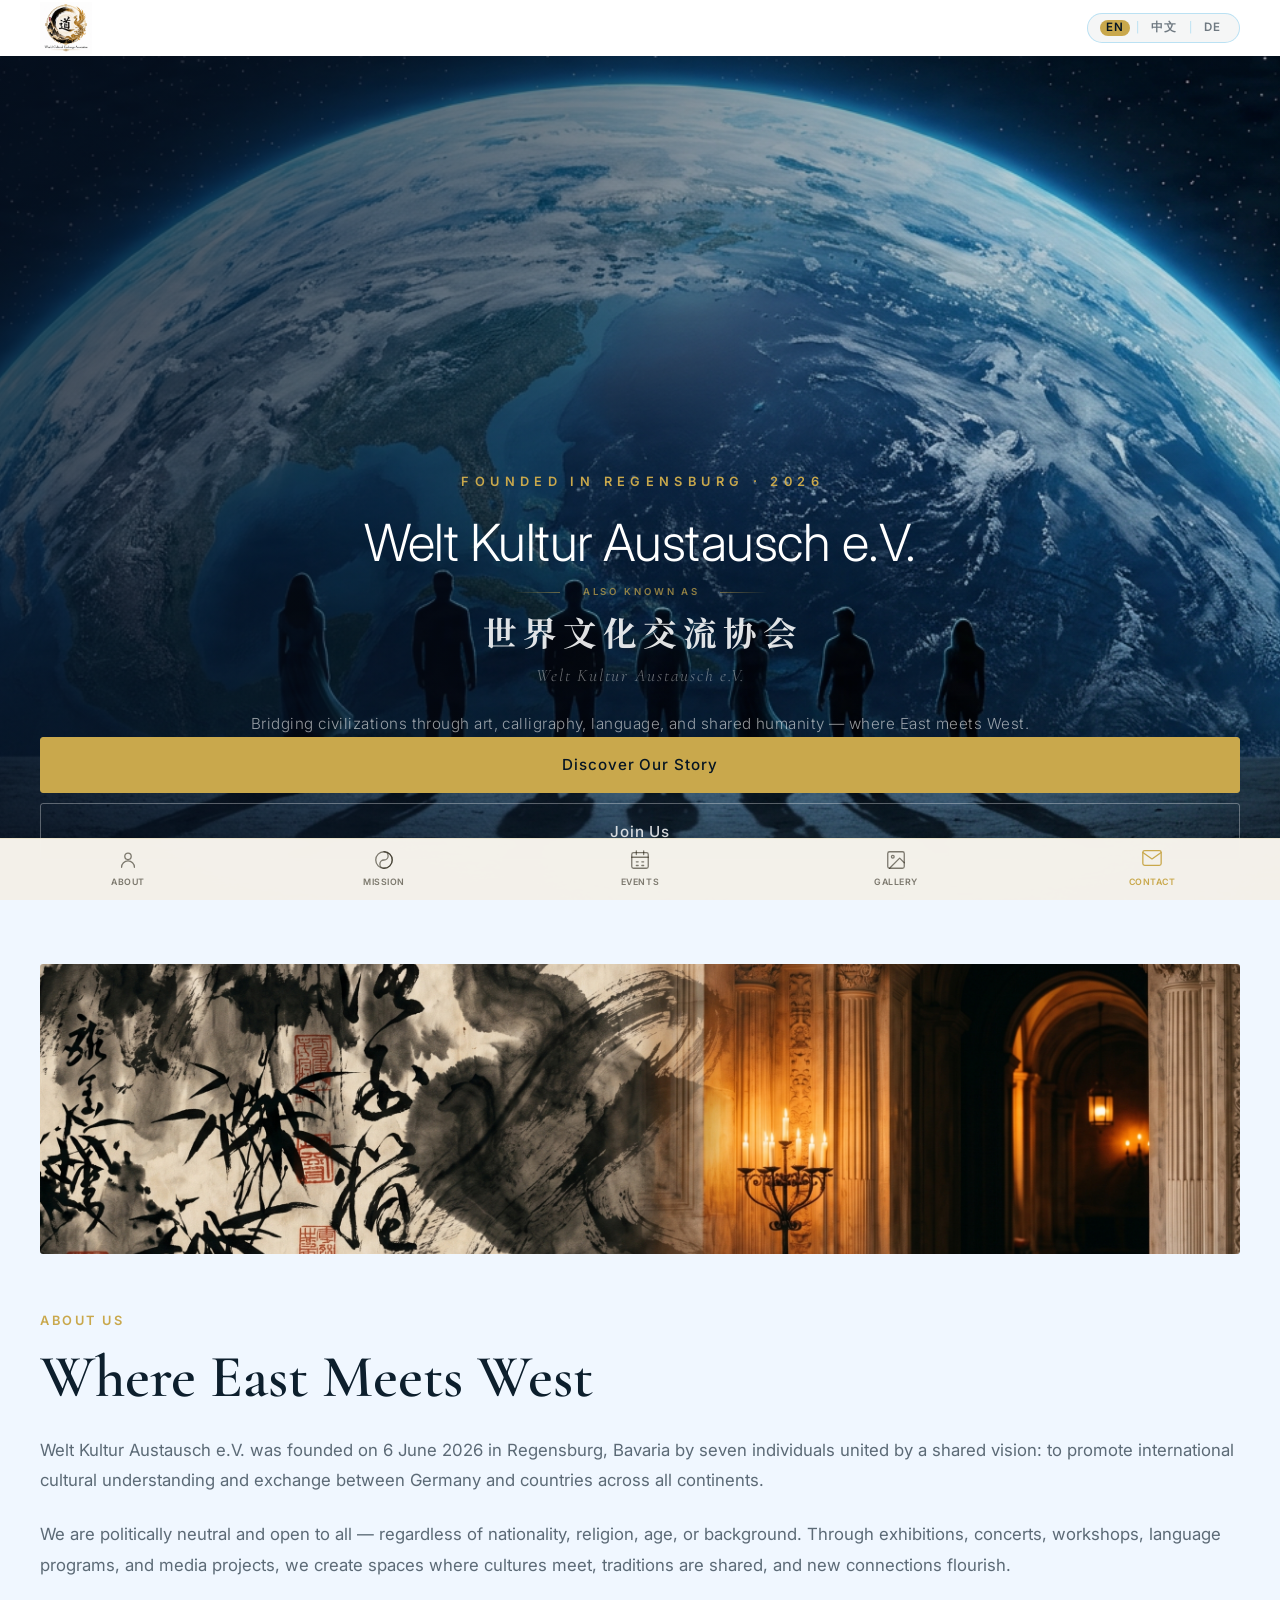
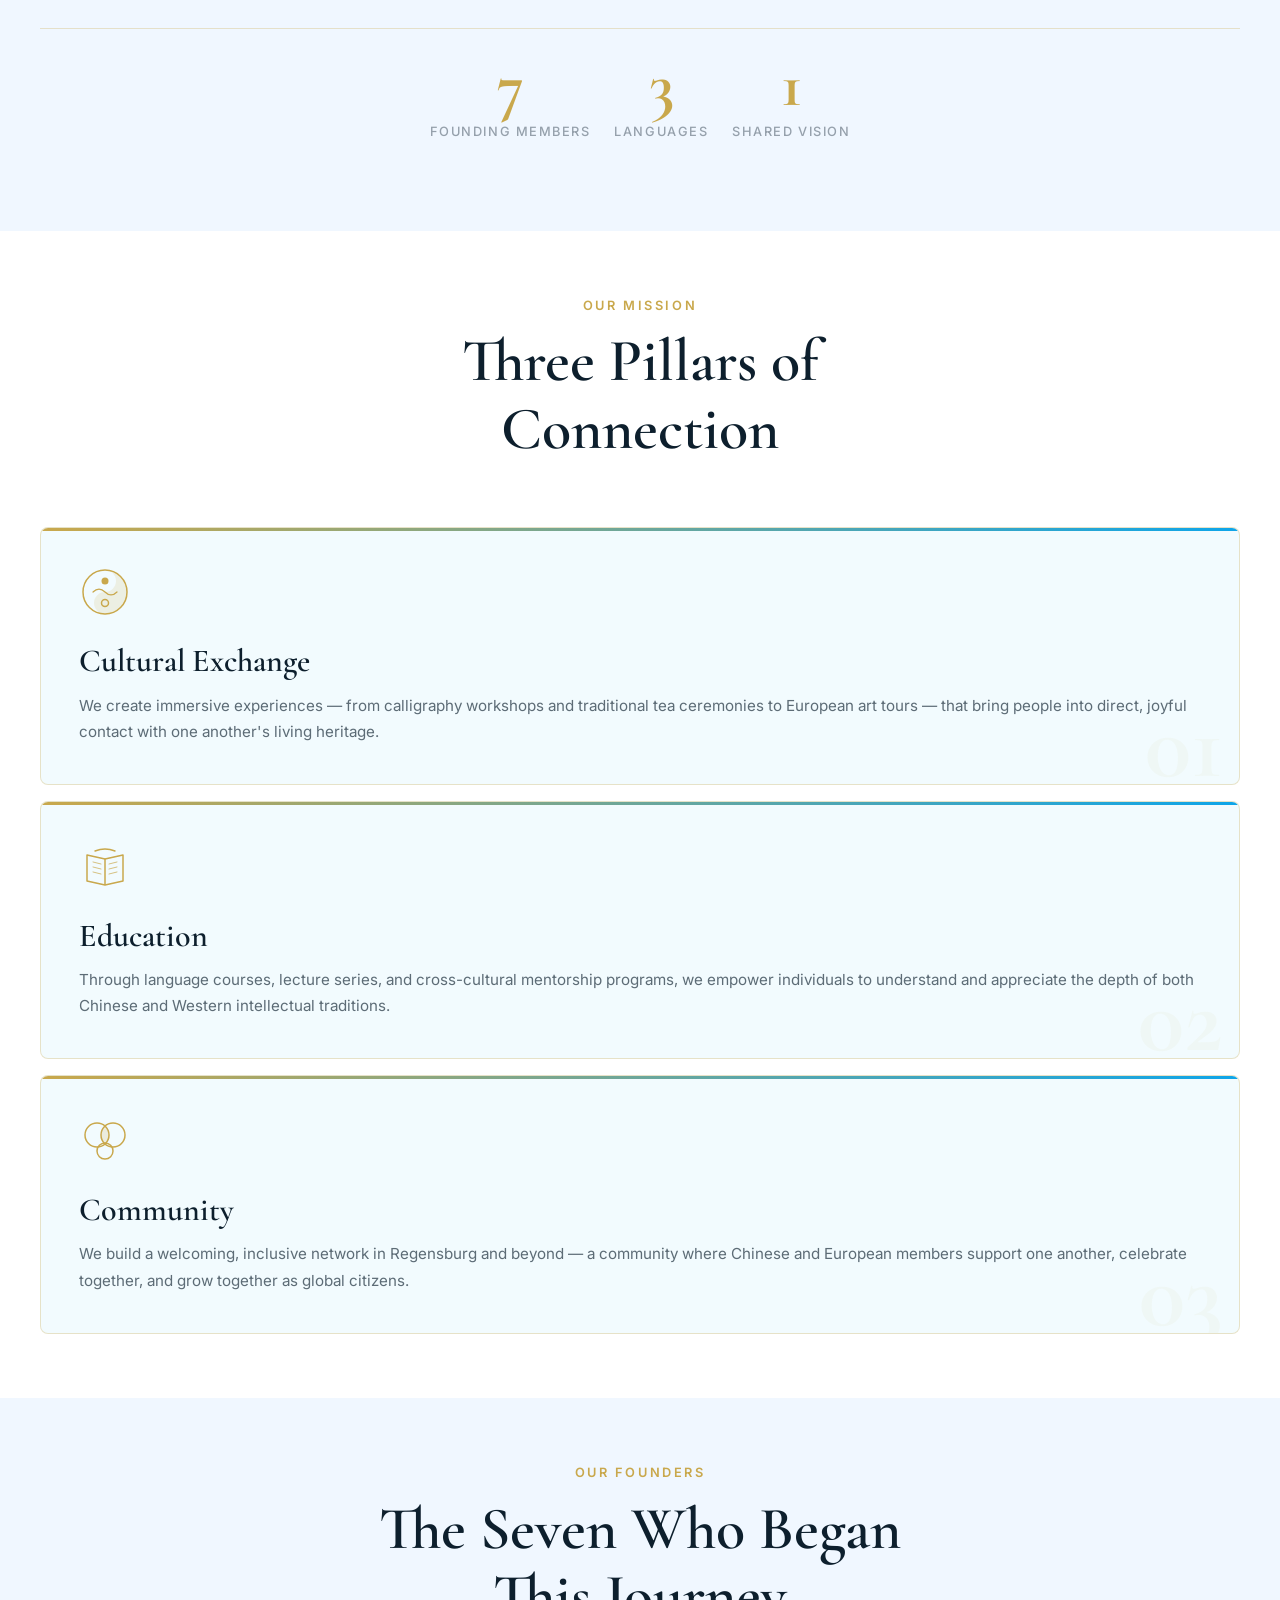
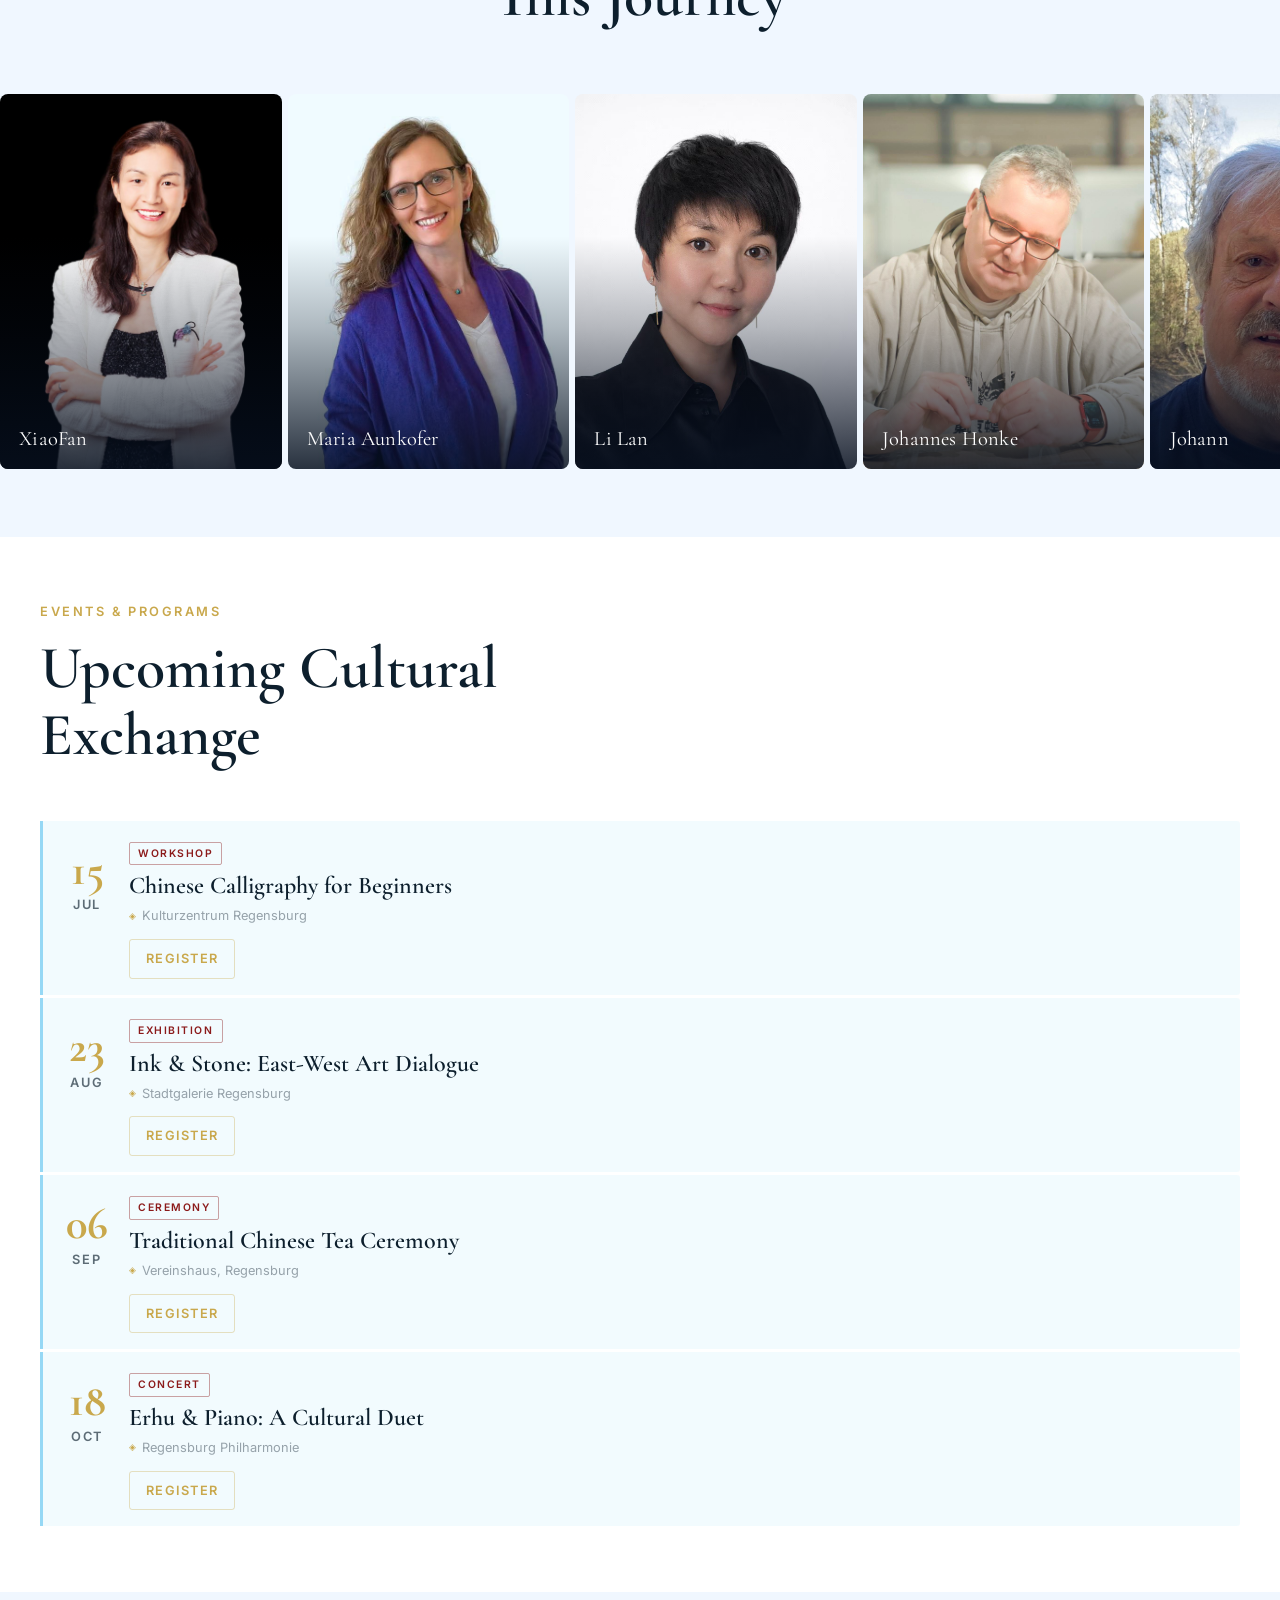
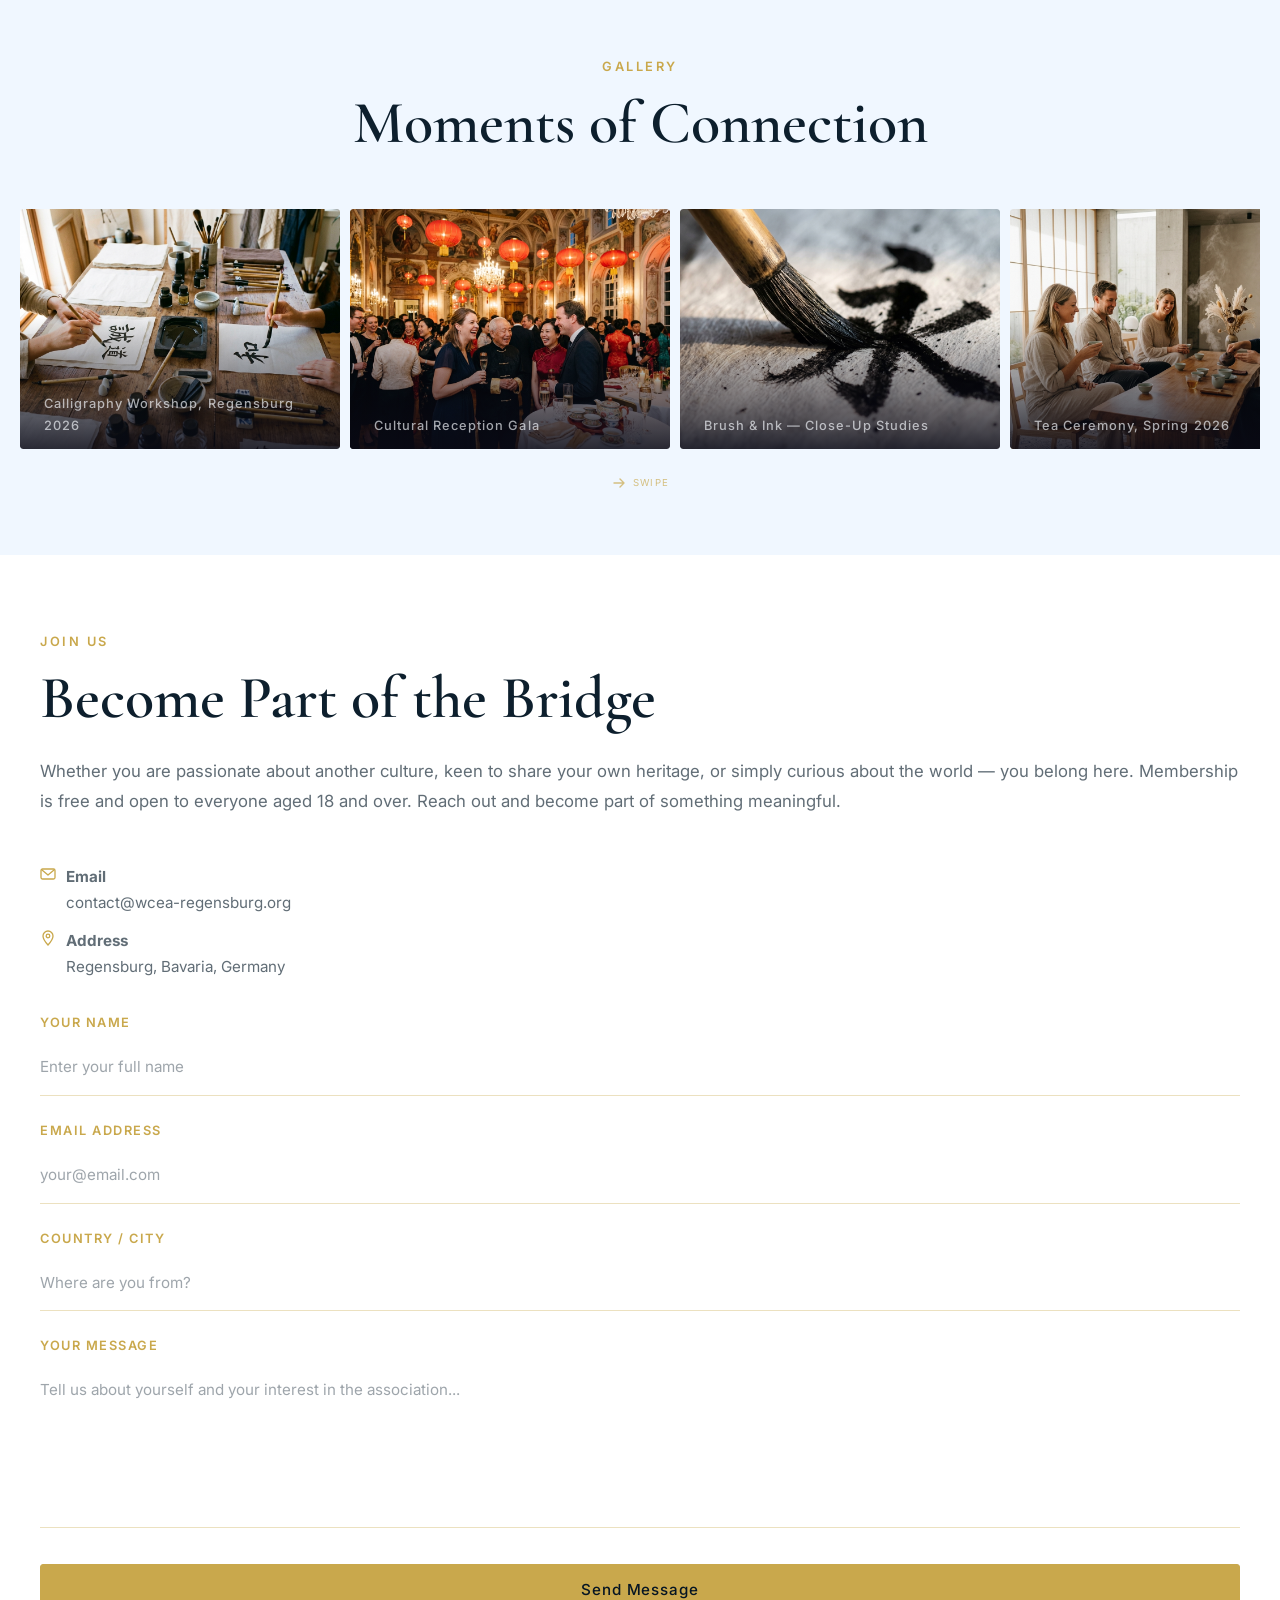
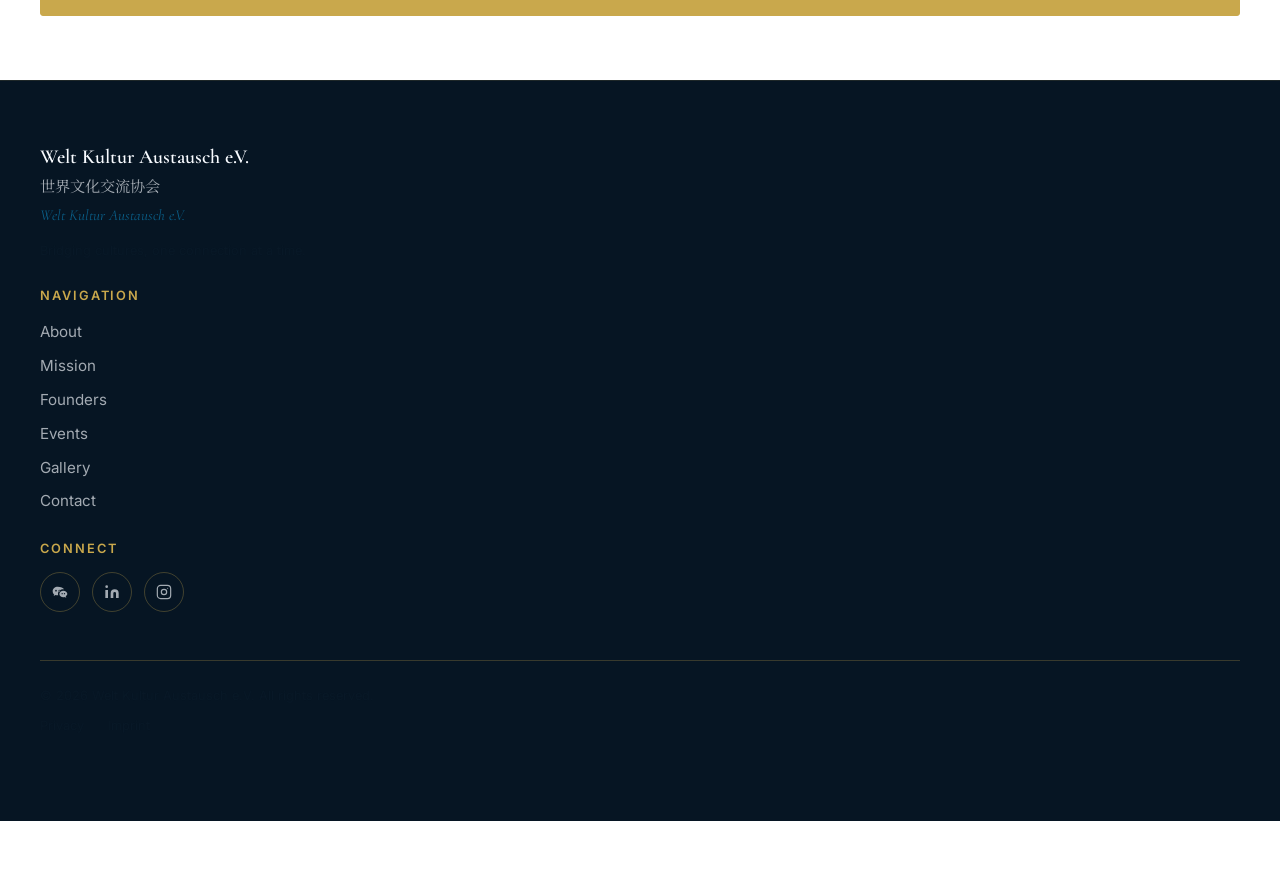
==== mobile.html @ 32c3a95c "Initial site: Welt Kultur Austausch e.V. — desktop + mobile Complete static website for WKA e.V. wit" ====
<!DOCTYPE html>
<html lang="en" data-lang="en">
<head>
  <meta charset="UTF-8">
  <meta name="viewport" content="width=device-width, initial-scale=1.0, viewport-fit=cover">
  <meta name="theme-color" content="#1a1a2e">

  <title>Welt Kultur Austausch e.V. — 世界文化交流协会</title>
  <meta name="description" content="Welt Kultur Austausch e.V. — Promoting international cultural understanding between Germany and countries across all continents. Founded 6 June 2026 in Regensburg, Bavaria.">

  <!-- Open Graph -->
  <meta property="og:type"        content="website">
  <meta property="og:title"       content="Welt Kultur Austausch e.V.">
  <meta property="og:description" content="Bridging civilizations through art, calligraphy, language, and shared humanity.">
  <meta property="og:image"       content="assets/images/hero-bg.jpg">

  <!-- Favicon -->
  <link rel="icon" type="image/svg+xml" href="assets/images/favicon.svg">

  <!-- CSS — shared -->
  <link rel="stylesheet" href="assets/css/main.css">
  <link rel="stylesheet" href="assets/css/nav.css">
  <link rel="stylesheet" href="assets/css/hero.css">
  <link rel="stylesheet" href="assets/css/sections.css">
  <link rel="stylesheet" href="assets/css/animations.css">
  <!-- CSS — mobile-specific overrides (last so they win) -->
  <link rel="stylesheet" href="assets/css/mobile.css">
</head>

<body>

<!-- ══════════════════════════════════════════
     NAVIGATION
     ══════════════════════════════════════════ -->
<nav id="main-nav" class="nav" role="navigation" aria-label="Main navigation">
  <div class="nav__inner">

    <a href="#hero" class="nav__logo" aria-label="World Cultural Exchange Association — Home">
      <img src="assets/images/logo.jpg" class="nav__logo-img" alt="World Cultural Exchange Association">
    </a>

    <ul class="nav__links" role="list" id="nav-links">
      <li><a href="#about"    data-i18n="nav.about">About</a></li>
      <li><a href="#mission"  data-i18n="nav.mission">Mission</a></li>
      <li><a href="#founders" data-i18n="nav.founders">Founders</a></li>
      <li><a href="#events"   data-i18n="nav.events">Events</a></li>
      <li><a href="#gallery"  data-i18n="nav.gallery">Gallery</a></li>
      <li><a href="#contact"  data-i18n="nav.contact">Contact</a></li>
    </ul>

    <div class="nav__lang" role="group" aria-label="Language switcher">
      <button class="lang-btn active" data-lang="en" aria-pressed="true">EN</button>
      <span class="lang-sep" aria-hidden="true">|</span>
      <button class="lang-btn" data-lang="zh" aria-pressed="false">中文</button>
      <span class="lang-sep" aria-hidden="true">|</span>
      <button class="lang-btn" data-lang="de" aria-pressed="false">DE</button>
    </div>

    <button class="nav__hamburger"
            aria-label="Toggle navigation menu"
            aria-expanded="false"
            aria-controls="nav-links">
      <span></span>
      <span></span>
      <span></span>
    </button>

  </div>
</nav>


<!-- ══════════════════════════════════════════
     HERO
     ══════════════════════════════════════════ -->
<section id="hero" class="hero" role="banner">

  <div class="hero__bg" aria-hidden="true">
    <img src="assets/images/hero-bg.jpg"
         alt=""
         class="hero__bg-img"
         fetchpriority="high"
         loading="eager">
    <div class="hero__bg-overlay"></div>
  </div>

  <div class="hero__brush-deco" aria-hidden="true">
    <svg viewBox="0 0 200 300" width="200" fill="none" xmlns="http://www.w3.org/2000/svg">
      <text x="20" y="260"
            font-family="Noto Serif SC, serif"
            font-size="280"
            fill="#c9a84c"
            opacity="0.07">文</text>
    </svg>
  </div>

  <div class="hero__content">
    <p class="hero__eyebrow" data-i18n="hero.eyebrow">Founded in Regensburg · 2025</p>

    <div class="hero__title" role="heading" aria-level="1">
      <span class="hero__title-en" data-i18n="hero.title.en">World Cultural Exchange Association</span>
      <div class="hero__title-divider" aria-hidden="true">
        <span data-i18n="hero.title.divider">also known as</span>
      </div>
      <span class="hero__title-zh" data-i18n="hero.title.zh">世界文化交流协会</span>
      <span class="hero__title-de" data-i18n="hero.title.de">Weltkulturaustauscherverband</span>
    </div>

    <p class="hero__tagline" data-i18n="hero.tagline">
      Bridging civilizations through art, calligraphy, language, and shared humanity — where East meets West.
    </p>

    <div class="hero__ctas">
      <a href="#about"   class="btn btn--primary"  data-i18n="hero.cta.primary">Discover Our Story</a>
      <a href="#contact" class="btn btn--ghost"    data-i18n="hero.cta.secondary">Join Us</a>
    </div>
  </div>

  <div class="hero__scroll-hint" aria-hidden="true">
    <span class="hero__scroll-line"></span>
  </div>

</section>


<!-- ══════════════════════════════════════════
     ABOUT
     ══════════════════════════════════════════ -->
<section id="about" class="section about">
  <div class="container about__grid">

    <div class="about__image-col" data-reveal>
      <div class="about__image-frame">
        <img src="assets/images/about-bridge.jpg"
             alt="Abstract composition representing the bridge between Eastern and Western cultures"
             class="about__image"
             loading="lazy">
      </div>
    </div>

    <div class="about__text-col" data-reveal data-reveal-stagger="150">
      <span class="section-label" data-i18n="about.label">About Us</span>
      <h2 class="section-title" data-i18n="about.title">Where East Meets West</h2>

      <p class="about__body" data-i18n="about.body1">
        The World Cultural Exchange Association was founded in 2025 in Regensburg, Germany by seven passionate individuals united by a single vision: to build genuine, lasting bridges between Chinese and Western cultures.
      </p>
      <p class="about__body" data-i18n="about.body2">
        Through workshops, exhibitions, language programs, and community events, we create spaces where traditions are shared, curiosity is celebrated, and new friendships flourish.
      </p>

      <div class="about__stats">
        <div class="about__stat" data-reveal data-reveal-stagger="200">
          <span class="about__stat-number">7</span>
          <span class="about__stat-label" data-i18n="about.stat.founders">Founding Members</span>
        </div>
        <div class="about__stat" data-reveal data-reveal-stagger="300">
          <span class="about__stat-number">3</span>
          <span class="about__stat-label" data-i18n="about.stat.languages">Languages</span>
        </div>
        <div class="about__stat" data-reveal data-reveal-stagger="400">
          <span class="about__stat-number">1</span>
          <span class="about__stat-label" data-i18n="about.stat.vision">Shared Vision</span>
        </div>
      </div>
    </div>

  </div>
</section>


<!-- ══════════════════════════════════════════
     MISSION
     ══════════════════════════════════════════ -->
<section id="mission" class="section">
  <div class="container">

    <div class="mission__header" data-reveal>
      <span class="section-label" data-i18n="mission.label">Our Mission</span>
      <h2 class="section-title" data-i18n="mission.title">Three Pillars of Connection</h2>
    </div>

    <div class="mission__pillars">

      <article class="pillar" data-reveal data-reveal-stagger="0">
        <div class="pillar__icon" aria-hidden="true">
          <svg viewBox="0 0 52 52" fill="none" xmlns="http://www.w3.org/2000/svg" width="52" height="52">
            <circle cx="26" cy="26" r="22" stroke="currentColor" stroke-width="1.5"/>
            <path d="M26 4 A22 22 0 0 1 26 48 A11 11 0 0 1 26 26 A11 11 0 0 0 26 4Z" fill="currentColor" opacity="0.15"/>
            <circle cx="26" cy="15" r="3.5" fill="currentColor"/>
            <circle cx="26" cy="37" r="3.5" stroke="currentColor" stroke-width="1.5" fill="none"/>
            <path d="M14 26 Q20 20 26 26 Q32 32 38 26" stroke="currentColor" stroke-width="1.2" fill="none" stroke-linecap="round"/>
          </svg>
        </div>
        <h3 class="pillar__title" data-i18n="mission.pillar1.title">Cultural Exchange</h3>
        <p class="pillar__body" data-i18n="mission.pillar1.body">We create immersive experiences — from calligraphy workshops and traditional tea ceremonies to European art tours — that bring people into direct, joyful contact with one another's living heritage.</p>
        <span class="pillar__number" aria-hidden="true">01</span>
      </article>

      <article class="pillar" data-reveal data-reveal-stagger="150">
        <div class="pillar__icon" aria-hidden="true">
          <svg viewBox="0 0 52 52" fill="none" xmlns="http://www.w3.org/2000/svg" width="52" height="52">
            <path d="M8 14 L8 40 L26 44 L44 40 L44 14 L26 18 L8 14Z" stroke="currentColor" stroke-width="1.5" fill="none" stroke-linejoin="round"/>
            <line x1="26" y1="18" x2="26" y2="44" stroke="currentColor" stroke-width="1.5"/>
            <line x1="14" y1="21" x2="22" y2="23" stroke="currentColor" stroke-width="1" stroke-linecap="round" opacity="0.7"/>
            <line x1="14" y1="26" x2="22" y2="28" stroke="currentColor" stroke-width="1" stroke-linecap="round" opacity="0.7"/>
            <line x1="14" y1="31" x2="22" y2="33" stroke="currentColor" stroke-width="1" stroke-linecap="round" opacity="0.7"/>
            <line x1="30" y1="23" x2="38" y2="21" stroke="currentColor" stroke-width="1" stroke-linecap="round" opacity="0.7"/>
            <line x1="30" y1="28" x2="38" y2="26" stroke="currentColor" stroke-width="1" stroke-linecap="round" opacity="0.7"/>
            <line x1="30" y1="33" x2="38" y2="31" stroke="currentColor" stroke-width="1" stroke-linecap="round" opacity="0.7"/>
            <path d="M16 10 Q26 6 36 10" stroke="currentColor" stroke-width="1.5" fill="none" stroke-linecap="round"/>
          </svg>
        </div>
        <h3 class="pillar__title" data-i18n="mission.pillar2.title">Education</h3>
        <p class="pillar__body" data-i18n="mission.pillar2.body">Through language courses, lecture series, and cross-cultural mentorship programs, we empower individuals to understand and appreciate the depth of both Chinese and Western intellectual traditions.</p>
        <span class="pillar__number" aria-hidden="true">02</span>
      </article>

      <article class="pillar" data-reveal data-reveal-stagger="300">
        <div class="pillar__icon" aria-hidden="true">
          <svg viewBox="0 0 52 52" fill="none" xmlns="http://www.w3.org/2000/svg" width="52" height="52">
            <circle cx="18" cy="20" r="12" stroke="currentColor" stroke-width="1.5" fill="none"/>
            <circle cx="34" cy="20" r="12" stroke="currentColor" stroke-width="1.5" fill="none"/>
            <path d="M26 10 Q30 15 30 20 Q30 25 26 30 Q22 25 22 20 Q22 15 26 10Z" fill="currentColor" opacity="0.18"/>
            <circle cx="26" cy="36" r="8" stroke="currentColor" stroke-width="1.5" fill="none"/>
          </svg>
        </div>
        <h3 class="pillar__title" data-i18n="mission.pillar3.title">Community</h3>
        <p class="pillar__body" data-i18n="mission.pillar3.body">We build a welcoming, inclusive network in Regensburg and beyond — a community where Chinese and European members support one another, celebrate together, and grow together as global citizens.</p>
        <span class="pillar__number" aria-hidden="true">03</span>
      </article>

    </div>
  </div>
</section>


<!-- ══════════════════════════════════════════
     FOUNDERS
     ══════════════════════════════════════════ -->
<section id="founders" class="section section--dark founders">
  <div class="container">

    <div class="founders__header" data-reveal>
      <span class="section-label" data-i18n="founders.label">Our Founders</span>
      <h2 class="section-title" data-i18n="founders.title">The People Behind This Journey</h2>
    </div>

  </div><!-- /.container -->

  <div class="founders__row">

    <article class="member-card" data-reveal data-reveal-stagger="0">
      <img src="assets/images/member-xiaofan.jpg"
           alt="XiaoFan — Founding Member"
           class="member-card__img">
      <div class="member-card__overlay"></div>
      <div class="member-card__info">
        <p class="member-card__role" data-i18n="founder-xiaofan.role">Founding Member</p>
        <h3 class="member-card__name">XiaoFan</h3>
      </div>
    </article>

    <article class="member-card" data-reveal data-reveal-stagger="80">
      <img src="assets/images/member-maria.jpg"
           alt="Maria Aunkofer — Founding Member"
           class="member-card__img">
      <div class="member-card__overlay"></div>
      <div class="member-card__info">
        <p class="member-card__role" data-i18n="founder-maria.role">Founding Member</p>
        <h3 class="member-card__name">Maria Aunkofer</h3>
      </div>
    </article>

    <article class="member-card" data-reveal data-reveal-stagger="160">
      <img src="assets/images/member-lilan.jpg"
           alt="Li Lan — Founding Member"
           class="member-card__img">
      <div class="member-card__overlay"></div>
      <div class="member-card__info">
        <p class="member-card__role" data-i18n="founder-lilan.role">Founding Member</p>
        <h3 class="member-card__name">Li Lan</h3>
      </div>
    </article>

    <article class="member-card" data-reveal data-reveal-stagger="240">
      <img src="assets/images/member-johannes.jpg"
           alt="Johannes Honke — Founding Member"
           class="member-card__img">
      <div class="member-card__overlay"></div>
      <div class="member-card__info">
        <p class="member-card__role" data-i18n="founder-johannes.role">Founding Member</p>
        <h3 class="member-card__name">Johannes Honke</h3>
      </div>
    </article>

    <article class="member-card" data-reveal data-reveal-stagger="320">
      <img src="assets/images/member-johann.jpg"
           alt="Johann — Founding Member"
           class="member-card__img">
      <div class="member-card__overlay"></div>
      <div class="member-card__info">
        <p class="member-card__role" data-i18n="founder-johann.role">Founding Member</p>
        <h3 class="member-card__name">Johann</h3>
      </div>
    </article>

    <article class="member-card member-card--placeholder" data-reveal data-reveal-stagger="400" aria-label="Member to be announced">
      <div class="member-card__placeholder-bg" aria-hidden="true">
        <svg class="member-card__placeholder-icon" viewBox="0 0 64 64" fill="none" xmlns="http://www.w3.org/2000/svg">
          <circle cx="32" cy="22" r="12" stroke="currentColor" stroke-width="1.5"/>
          <path d="M8 54 C8 40 56 40 56 54" stroke="currentColor" stroke-width="1.5" stroke-linecap="round"/>
        </svg>
      </div>
      <div class="member-card__overlay"></div>
      <div class="member-card__info">
        <p class="member-card__role">Founding Member</p>
        <h3 class="member-card__name member-card__name--tba">Coming Soon</h3>
      </div>
    </article>

    <article class="member-card member-card--placeholder" data-reveal data-reveal-stagger="480" aria-label="Member to be announced">
      <div class="member-card__placeholder-bg" aria-hidden="true">
        <svg class="member-card__placeholder-icon" viewBox="0 0 64 64" fill="none" xmlns="http://www.w3.org/2000/svg">
          <circle cx="32" cy="22" r="12" stroke="currentColor" stroke-width="1.5"/>
          <path d="M8 54 C8 40 56 40 56 54" stroke="currentColor" stroke-width="1.5" stroke-linecap="round"/>
        </svg>
      </div>
      <div class="member-card__overlay"></div>
      <div class="member-card__info">
        <p class="member-card__role">Founding Member</p>
        <h3 class="member-card__name member-card__name--tba">Coming Soon</h3>
      </div>
    </article>

  </div><!-- /.founders__row -->

</section>


<!-- ══════════════════════════════════════════
     EVENTS
     ══════════════════════════════════════════ -->
<section id="events" class="section events">
  <div class="container">

    <div class="events__header" data-reveal>
      <span class="section-label" data-i18n="events.label">Events &amp; Programs</span>
      <h2 class="section-title" data-i18n="events.title">Upcoming Cultural Exchange</h2>
    </div>

    <div class="events__list">

      <article class="event-card" data-reveal data-reveal-stagger="0">
        <div class="event-card__date">
          <span class="event-card__day"   data-i18n="event1.day">15</span>
          <span class="event-card__month" data-i18n="event1.month">Jul</span>
        </div>
        <div class="event-card__body">
          <span class="event-card__tag"   data-i18n="event1.tag">Workshop</span>
          <h3 class="event-card__title"   data-i18n="event1.title">Chinese Calligraphy for Beginners</h3>
          <p class="event-card__meta"     data-i18n="event1.location">Kulturzentrum Regensburg</p>
        </div>
        <a href="#contact" class="event-card__cta" data-i18n="events.register">Register</a>
      </article>

      <article class="event-card" data-reveal data-reveal-stagger="100">
        <div class="event-card__date">
          <span class="event-card__day"   data-i18n="event2.day">23</span>
          <span class="event-card__month" data-i18n="event2.month">Aug</span>
        </div>
        <div class="event-card__body">
          <span class="event-card__tag"   data-i18n="event2.tag">Exhibition</span>
          <h3 class="event-card__title"   data-i18n="event2.title">Ink &amp; Stone: East-West Art Dialogue</h3>
          <p class="event-card__meta"     data-i18n="event2.location">Stadtgalerie Regensburg</p>
        </div>
        <a href="#contact" class="event-card__cta" data-i18n="events.register">Register</a>
      </article>

      <article class="event-card" data-reveal data-reveal-stagger="200">
        <div class="event-card__date">
          <span class="event-card__day"   data-i18n="event3.day">06</span>
          <span class="event-card__month" data-i18n="event3.month">Sep</span>
        </div>
        <div class="event-card__body">
          <span class="event-card__tag"   data-i18n="event3.tag">Ceremony</span>
          <h3 class="event-card__title"   data-i18n="event3.title">Traditional Chinese Tea Ceremony</h3>
          <p class="event-card__meta"     data-i18n="event3.location">Vereinshaus, Regensburg</p>
        </div>
        <a href="#contact" class="event-card__cta" data-i18n="events.register">Register</a>
      </article>

      <article class="event-card" data-reveal data-reveal-stagger="300">
        <div class="event-card__date">
          <span class="event-card__day"   data-i18n="event4.day">18</span>
          <span class="event-card__month" data-i18n="event4.month">Oct</span>
        </div>
        <div class="event-card__body">
          <span class="event-card__tag"   data-i18n="event4.tag">Concert</span>
          <h3 class="event-card__title"   data-i18n="event4.title">Erhu &amp; Piano: A Cultural Duet</h3>
          <p class="event-card__meta"     data-i18n="event4.location">Regensburg Philharmonie</p>
        </div>
        <a href="#contact" class="event-card__cta" data-i18n="events.register">Register</a>
      </article>

    </div>
  </div>
</section>


<!-- ══════════════════════════════════════════
     GALLERY
     ══════════════════════════════════════════ -->
<section id="gallery" class="section gallery section--dark">
  <div class="container">

    <div class="gallery__header" data-reveal>
      <span class="section-label" data-i18n="gallery.label">Gallery</span>
      <h2 class="section-title" data-i18n="gallery.title">Moments of Connection</h2>
    </div>

    <div class="gallery__masonry" id="gallery-grid" data-reveal>

      <div class="gallery__item" tabindex="0" role="button" aria-label="View image 1">
        <img src="assets/images/gallery-1.jpg"
             alt="Calligraphy workshop with diverse participants"
             class="gallery__img"
             loading="lazy">
        <div class="gallery__overlay">
          <span class="gallery__caption" data-i18n="gallery.caption1">Calligraphy Workshop, Regensburg 2025</span>
        </div>
      </div>

      <div class="gallery__item" tabindex="0" role="button" aria-label="View image 2">
        <img src="assets/images/gallery-2.jpg"
             alt="Cultural exchange reception gala"
             class="gallery__img"
             loading="lazy">
        <div class="gallery__overlay">
          <span class="gallery__caption" data-i18n="gallery.caption2">Cultural Reception Gala</span>
        </div>
      </div>

      <div class="gallery__item" tabindex="0" role="button" aria-label="View image 3">
        <img src="assets/images/gallery-3.jpg"
             alt="Close-up of ink brush on rice paper"
             class="gallery__img"
             loading="lazy">
        <div class="gallery__overlay">
          <span class="gallery__caption" data-i18n="gallery.caption3">Brush &amp; Ink — Close-Up Studies</span>
        </div>
      </div>

      <div class="gallery__item" tabindex="0" role="button" aria-label="View image 4">
        <img src="assets/images/gallery-4.jpg"
             alt="Traditional Chinese tea ceremony"
             class="gallery__img"
             loading="lazy">
        <div class="gallery__overlay">
          <span class="gallery__caption" data-i18n="gallery.caption4">Tea Ceremony, Spring 2025</span>
        </div>
      </div>

      <div class="gallery__item" tabindex="0" role="button" aria-label="View image 5">
        <img src="assets/images/gallery-5.jpg"
             alt="Erhu and piano concert on stage"
             class="gallery__img"
             loading="lazy">
        <div class="gallery__overlay">
          <span class="gallery__caption" data-i18n="gallery.caption5">Erhu &amp; Piano Concert</span>
        </div>
      </div>

      <div class="gallery__item" tabindex="0" role="button" aria-label="View image 6">
        <img src="assets/images/gallery-6.jpg"
             alt="Founding members in front of Regensburg Cathedral"
             class="gallery__img"
             loading="lazy">
        <div class="gallery__overlay">
          <span class="gallery__caption" data-i18n="gallery.caption6">Founding Members, Regensburg</span>
        </div>
      </div>

    </div>

    <!-- Swipe hint -->
    <div class="gallery__scroll-hint" aria-hidden="true">
      <svg width="16" height="16" viewBox="0 0 16 16" fill="none" xmlns="http://www.w3.org/2000/svg">
        <path d="M3 8h10M9 4l4 4-4 4" stroke="currentColor" stroke-width="1.4" stroke-linecap="round" stroke-linejoin="round"/>
      </svg>
      <span style="font-size:0.6rem;letter-spacing:0.12em;text-transform:uppercase;">Swipe</span>
    </div>

  </div>

  <!-- Lightbox -->
  <div class="lightbox" id="lightbox" role="dialog" aria-modal="true" aria-label="Image viewer" hidden>
    <button class="lightbox__close" id="lb-close" aria-label="Close image viewer">&times;</button>
    <button class="lightbox__prev"  id="lb-prev"  aria-label="Previous image">&#8592;</button>
    <img class="lightbox__img" id="lb-img" src="" alt="Gallery image">
    <button class="lightbox__next"  id="lb-next"  aria-label="Next image">&#8594;</button>
    <p class="lightbox__caption" id="lb-caption" aria-live="polite"></p>
  </div>

</section>


<!-- ══════════════════════════════════════════
     CONTACT
     ══════════════════════════════════════════ -->
<section id="contact" class="section contact">
  <div class="container contact__grid">

    <div class="contact__left" data-reveal>
      <span class="section-label" data-i18n="contact.label">Join Us</span>
      <h2 class="section-title" data-i18n="contact.title">Become Part of the Bridge</h2>

      <p class="contact__body" data-i18n="contact.body">
        Whether you are passionate about Chinese culture, keen to share your own heritage, or simply curious about the world — you belong here. Membership is open to everyone.
      </p>

      <ul class="contact__info" role="list">
        <li class="contact__info-item">
          <svg width="16" height="16" viewBox="0 0 16 16" fill="none" xmlns="http://www.w3.org/2000/svg" aria-hidden="true">
            <path d="M2 4L8 9L14 4" stroke="currentColor" stroke-width="1.3" stroke-linecap="round" stroke-linejoin="round"/>
            <rect x="1" y="3" width="14" height="10" rx="1.5" stroke="currentColor" stroke-width="1.3"/>
          </svg>
          <span>
            <strong data-i18n="contact.email.label">Email</strong><br>
            <a href="mailto:contact@wcea-regensburg.org" data-i18n="contact.email.value">contact@wcea-regensburg.org</a>
          </span>
        </li>
        <li class="contact__info-item">
          <svg width="16" height="16" viewBox="0 0 16 16" fill="none" xmlns="http://www.w3.org/2000/svg" aria-hidden="true">
            <path d="M8 1C5.24 1 3 3.24 3 6C3 9.5 8 15 8 15C8 15 13 9.5 13 6C13 3.24 10.76 1 8 1Z" stroke="currentColor" stroke-width="1.3"/>
            <circle cx="8" cy="6" r="1.8" stroke="currentColor" stroke-width="1.3"/>
          </svg>
          <span>
            <strong data-i18n="contact.address.label">Address</strong><br>
            <span data-i18n="contact.address.value">Regensburg, Bavaria, Germany</span>
          </span>
        </li>
      </ul>
    </div>

    <form class="contact__form"
          id="contact-form"
          action="https://formspree.io/f/contact"
          method="POST"
          novalidate
          data-reveal
          data-reveal-stagger="200">

      <div class="form-group">
        <label for="name" data-i18n="form.name.label">Your Name</label>
        <input type="text"
               id="name"
               name="name"
               autocomplete="name"
               required
               data-i18n-placeholder="form.name.placeholder"
               placeholder="Enter your full name">
      </div>

      <div class="form-group">
        <label for="email" data-i18n="form.email.label">Email Address</label>
        <input type="email"
               id="email"
               name="email"
               autocomplete="email"
               required
               data-i18n-placeholder="form.email.placeholder"
               placeholder="your@email.com">
      </div>

      <div class="form-group">
        <label for="origin" data-i18n="form.origin.label">Country / City</label>
        <input type="text"
               id="origin"
               name="origin"
               autocomplete="country-name"
               data-i18n-placeholder="form.origin.placeholder"
               placeholder="Where are you from?">
      </div>

      <div class="form-group">
        <label for="message" data-i18n="form.message.label">Your Message</label>
        <textarea id="message"
                  name="message"
                  rows="5"
                  data-i18n-placeholder="form.message.placeholder"
                  placeholder="Tell us about yourself..."></textarea>
      </div>

      <button type="submit" class="btn btn--primary" data-i18n="form.submit">Send Message</button>

    </form>

  </div>
</section>


<!-- ══════════════════════════════════════════
     FOOTER
     ══════════════════════════════════════════ -->
<footer class="footer" role="contentinfo">
  <div class="container">

    <div class="footer__inner">

      <div class="footer__brand">
        <div class="footer__brand-name">
          <p class="footer__name-en" data-i18n="footer.name.en">World Cultural Exchange Association</p>
          <p class="footer__name-zh" data-i18n="footer.name.zh">世界文化交流协会</p>
          <p class="footer__name-de" data-i18n="footer.name.de">Weltkulturaustauscherverband</p>
        </div>
        <p class="footer__tagline" data-i18n="footer.tagline">Bridging cultures, one connection at a time.</p>
      </div>

      <div class="footer__links-col">
        <p class="footer__links-title" data-i18n="footer.links.title">Navigation</p>
        <nav class="footer__links" aria-label="Footer navigation">
          <a href="#about"    data-i18n="nav.about">About</a>
          <a href="#mission"  data-i18n="nav.mission">Mission</a>
          <a href="#founders" data-i18n="nav.founders">Founders</a>
          <a href="#events"   data-i18n="nav.events">Events</a>
          <a href="#gallery"  data-i18n="nav.gallery">Gallery</a>
          <a href="#contact"  data-i18n="nav.contact">Contact</a>
        </nav>
      </div>

      <div class="footer__social-col">
        <p class="footer__social-title" data-i18n="footer.social.title">Connect</p>
        <div class="footer__social" aria-label="Social media links">

          <a href="#contact" class="footer__social-link" aria-label="WeChat">
            <svg viewBox="0 0 24 24" fill="currentColor" xmlns="http://www.w3.org/2000/svg">
              <path d="M8.5 4C4.36 4 1 7.02 1 10.75c0 1.97.9 3.73 2.32 4.96L2.5 18l2.8-1.4c.97.28 2 .44 3.2.44.3 0 .6-.01.9-.04C9.14 16.41 9 15.73 9 15c0-3.87 3.58-7 8-7 .32 0 .64.02.95.05C17.1 5.32 13.1 4 8.5 4zM6 8.75a1.25 1.25 0 110 2.5 1.25 1.25 0 010-2.5zm5 0a1.25 1.25 0 110 2.5 1.25 1.25 0 010-2.5zM17 10c-3.31 0-6 2.24-6 5s2.69 5 6 5c.85 0 1.66-.16 2.4-.43L21.5 21l-.87-2.36C21.47 17.56 23 15.9 23 15c0-2.76-2.69-5-6-5zm-1.75 3.5a1 1 0 110 2 1 1 0 010-2zm3.5 0a1 1 0 110 2 1 1 0 010-2z"/>
            </svg>
          </a>

          <a href="#contact" class="footer__social-link" aria-label="LinkedIn">
            <svg viewBox="0 0 24 24" fill="currentColor" xmlns="http://www.w3.org/2000/svg">
              <path d="M16 8a6 6 0 016 6v7h-4v-7a2 2 0 00-2-2 2 2 0 00-2 2v7h-4v-7a6 6 0 016-6zM2 9h4v12H2z"/>
              <circle cx="4" cy="4" r="2"/>
            </svg>
          </a>

          <a href="#contact" class="footer__social-link" aria-label="Instagram">
            <svg viewBox="0 0 24 24" fill="none" stroke="currentColor" stroke-width="1.8" stroke-linecap="round" stroke-linejoin="round" xmlns="http://www.w3.org/2000/svg">
              <rect x="2" y="2" width="20" height="20" rx="5" ry="5"/>
              <circle cx="12" cy="12" r="4"/>
              <circle cx="17.5" cy="6.5" r="0.8" fill="currentColor" stroke="none"/>
            </svg>
          </a>

        </div>
      </div>

    </div>

    <div class="footer__bottom">
      <p class="footer__copy" data-i18n="footer.copyright">
        &copy; 2026 Welt Kultur Austausch e.V. All rights reserved.
      </p>
      <nav class="footer__legal" aria-label="Legal links">
        <a href="#" data-i18n="footer.privacy">Privacy</a>
        <a href="#" data-i18n="footer.imprint">Imprint</a>
      </nav>
    </div>

  </div>
</footer>


<!-- ══════════════════════════════════════════
     MOBILE BOTTOM NAVIGATION
     ══════════════════════════════════════════ -->
<nav class="mobile-bottom-nav" role="navigation" aria-label="Mobile navigation">

  <a href="#about" class="mobile-bottom-nav__item" data-mobile-nav="about">
    <svg class="mobile-bottom-nav__icon" viewBox="0 0 24 24" xmlns="http://www.w3.org/2000/svg" aria-hidden="true">
      <circle cx="12" cy="8" r="3.5"/>
      <path d="M5 20c0-3.87 3.13-7 7-7s7 3.13 7 7"/>
    </svg>
    <span data-i18n="nav.about">About</span>
  </a>

  <a href="#mission" class="mobile-bottom-nav__item" data-mobile-nav="mission">
    <svg class="mobile-bottom-nav__icon" viewBox="0 0 24 24" xmlns="http://www.w3.org/2000/svg" aria-hidden="true">
      <circle cx="12" cy="12" r="9"/>
      <path d="M12 3 A9 9 0 0 1 12 21 A4.5 4.5 0 0 1 12 12 A4.5 4.5 0 0 0 12 3Z"/>
    </svg>
    <span data-i18n="nav.mission">Mission</span>
  </a>

  <a href="#events" class="mobile-bottom-nav__item" data-mobile-nav="events">
    <svg class="mobile-bottom-nav__icon" viewBox="0 0 24 24" xmlns="http://www.w3.org/2000/svg" aria-hidden="true">
      <rect x="3" y="4" width="18" height="17" rx="2"/>
      <path d="M3 9h18"/>
      <path d="M8 2v4M16 2v4"/>
      <path d="M8 14h2M14 14h2M8 18h2M14 18h2"/>
    </svg>
    <span data-i18n="nav.events">Events</span>
  </a>

  <a href="#gallery" class="mobile-bottom-nav__item" data-mobile-nav="gallery">
    <svg class="mobile-bottom-nav__icon" viewBox="0 0 24 24" xmlns="http://www.w3.org/2000/svg" aria-hidden="true">
      <rect x="3" y="3" width="18" height="18" rx="2"/>
      <circle cx="8.5" cy="8.5" r="1.5"/>
      <path d="M21 15l-5-5L5 21"/>
    </svg>
    <span data-i18n="nav.gallery">Gallery</span>
  </a>

  <a href="#contact" class="mobile-bottom-nav__item" data-mobile-nav="contact">
    <svg class="mobile-bottom-nav__icon" viewBox="0 0 24 24" xmlns="http://www.w3.org/2000/svg" aria-hidden="true">
      <path d="M4 4h16c1.1 0 2 .9 2 2v12c0 1.1-.9 2-2 2H4c-1.1 0-2-.9-2-2V6c0-1.1.9-2 2-2z"/>
      <path d="M22 6l-10 7L2 6"/>
    </svg>
    <span data-i18n="nav.contact">Contact</span>
  </a>

</nav>


<!-- Scripts -->
<script type="module" src="assets/js/main.js"></script>

<!-- Mobile bottom nav active state -->
<script>
(function () {
  const items = document.querySelectorAll('.mobile-bottom-nav__item');
  const sections = ['about', 'mission', 'events', 'gallery', 'contact'];

  function setActive(id) {
    items.forEach(el => {
      el.classList.toggle('is-active', el.dataset.mobileNav === id);
    });
  }

  const io = new IntersectionObserver(entries => {
    entries.forEach(e => {
      if (e.isIntersecting) setActive(e.target.id);
    });
  }, { threshold: 0.35 });

  sections.forEach(id => {
    const el = document.getElementById(id);
    if (el) io.observe(el);
  });

  items.forEach(item => {
    item.addEventListener('click', () => setActive(item.dataset.mobileNav));
  });
})();
</script>

</body>
</html>
---- assets/css/main.css ----
/* =====================================================
   WORLD CULTURAL EXCHANGE ASSOCIATION
   main.css — Design tokens, reset, base, layout
   ===================================================== */

/* Google Fonts */
@import url('https://fonts.googleapis.com/css2?family=Cormorant+Garamond:ital,wght@0,300;0,400;0,600;0,700;1,300;1,400&family=Noto+Serif+SC:wght@300;400;700&family=Inter:wght@300;400;500;600&display=swap');

/* ── Design Tokens ── */
:root {
  /* Colors */
  --ink:               #0d1f2d;
  --ink-deep:          #061523;
  --ink-mid:           #0a1e2f;
  --cream:             #f8fbff;
  --cream-warm:        #edf4ff;
  --cream-muted:       rgba(248, 251, 255, 0.65);
  --cream-faint:       rgba(248, 251, 255, 0.35);
  --gold:              #c9a84c;
  --gold-light:        #e2c97e;
  --gold-dark:         #9a7a2e;
  --gold-glow:         rgba(201, 168, 76, 0.15);
  --blue:              #0ea5e9;
  --blue-light:        #38bdf8;
  --blue-dark:         #0284c7;
  --blue-glow:         rgba(14, 165, 233, 0.15);
  --vermillion:        #8b1a1a;
  --vermillion-muted:  rgba(139, 26, 26, 0.22);
  --white:             #ffffff;

  /* Light palette */
  --parchment:         #ffffff;
  --parchment-warm:    #f0f7ff;
  --parchment-deep:    #e1efff;

  /* Semantic */
  --text-primary:      var(--ink);
  --text-secondary:    rgba(13, 31, 45, 0.65);
  --text-muted:        rgba(13, 31, 45, 0.40);
  --bg-primary:        var(--parchment);
  --bg-deep:           var(--parchment-warm);
  --bg-card:           rgba(14, 165, 233, 0.05);
  --border-gold:       1px solid rgba(201, 168, 76, 0.30);
  --border-gold-hover: 1px solid rgba(201, 168, 76, 0.65);

  /* Typography */
  --font-display:  'Cormorant Garamond', 'Georgia', serif;
  --font-chinese:  'Noto Serif SC', 'STSong', 'SimSun', serif;
  --font-body:     'Inter', 'Helvetica Neue', sans-serif;

  /* Type Scale (fluid) */
  --text-xs:    clamp(0.7rem,  1.4vw, 0.8rem);
  --text-sm:    clamp(0.85rem, 1.8vw, 0.95rem);
  --text-base:  clamp(0.95rem, 2vw,   1.05rem);
  --text-md:    clamp(1.1rem,  2.5vw, 1.25rem);
  --text-lg:    clamp(1.25rem, 3vw,   1.5rem);
  --text-xl:    clamp(1.5rem,  4vw,   2rem);
  --text-2xl:   clamp(2rem,    5vw,   2.75rem);
  --text-3xl:   clamp(2.5rem,  6vw,   3.75rem);
  --text-hero:  clamp(2.8rem,  8vw,   6rem);

  /* Spacing */
  --sp-xs:   0.375rem;
  --sp-sm:   0.75rem;
  --sp-md:   1.5rem;
  --sp-lg:   3rem;
  --sp-xl:   6rem;
  --sp-2xl:  10rem;

  /* Layout */
  --container-max: 1240px;
  --container-pad: clamp(1.25rem, 5vw, 4rem);
  --section-py:    clamp(5rem, 10vw, 9rem);

  /* Motion */
  --ease-expo:   cubic-bezier(0.16, 1, 0.3, 1);
  --ease-smooth: cubic-bezier(0.4, 0, 0.2, 1);
  --dur-fast:    120ms;
  --dur-base:    280ms;
  --dur-slow:    560ms;
  --dur-reveal:  750ms;

  /* Misc */
  --radius:        3px;
  --radius-md:     8px;
  --shadow-card:   0 8px 32px rgba(13, 31, 45, 0.10);
  --shadow-gold:   0 0 0 1px rgba(201, 168, 76, 0.35);
  --shadow-blue:   0 8px 32px rgba(14, 165, 233, 0.15);
}

/* ── Reset ── */
*, *::before, *::after { box-sizing: border-box; margin: 0; padding: 0; }
html { scroll-behavior: smooth; -webkit-font-smoothing: antialiased; }
body {
  background-color: var(--bg-primary);
  color: var(--text-primary);
  font-family: var(--font-body);
  font-size: var(--text-base);
  line-height: 1.7;
  overflow-x: hidden;
}
img, video { display: block; max-width: 100%; }
a { color: inherit; text-decoration: none; }
ul, ol { list-style: none; }
button { cursor: pointer; border: none; background: none; font: inherit; }
input, textarea, select { font: inherit; }
:lang(zh) { font-family: var(--font-chinese); }
:lang(de) .section-title,
:lang(en) .section-title { font-family: var(--font-display); }

/* ── Utilities ── */
.container {
  max-width: var(--container-max);
  margin-inline: auto;
  padding-inline: var(--container-pad);
}

.section {
  padding-block: var(--section-py);
}

.section--dark  { background-color: var(--bg-deep); }
.section--mid   { background-color: var(--ink-mid); }

.section-label {
  display: block;
  font-family: var(--font-body);
  font-size: var(--text-xs);
  font-weight: 600;
  letter-spacing: 0.2em;
  text-transform: uppercase;
  color: var(--gold);
  margin-bottom: var(--sp-sm);
}

.section-title {
  font-family: var(--font-display);
  font-size: var(--text-3xl);
  font-weight: 600;
  line-height: 1.12;
  color: var(--ink);
  margin-bottom: var(--sp-md);
}

:lang(zh) .section-title {
  font-family: var(--font-chinese);
  font-weight: 700;
  letter-spacing: 0.04em;
}

/* ── Buttons ── */
.btn {
  display: inline-flex;
  align-items: center;
  gap: var(--sp-xs);
  padding: 0.8em 2em;
  font-family: var(--font-body);
  font-size: var(--text-sm);
  font-weight: 500;
  letter-spacing: 0.06em;
  border-radius: var(--radius);
  transition: all var(--dur-base) var(--ease-smooth);
  white-space: nowrap;
}

.btn--primary {
  background: var(--gold);
  color: var(--ink-deep);
  border: 1px solid var(--gold);
}
.btn--primary:hover {
  background: var(--gold-light);
  border-color: var(--gold-light);
  transform: translateY(-2px);
  box-shadow: 0 8px 24px rgba(201, 168, 76, 0.35);
}

.btn--ghost {
  background: transparent;
  color: var(--ink);
  border: 1px solid rgba(26, 21, 8, 0.35);
}
.btn--ghost:hover {
  border-color: var(--gold);
  color: var(--gold-dark);
  transform: translateY(-2px);
}

/* ── Scroll Reveal ── */
[data-reveal] {
  opacity: 0;
  transform: translateY(28px);
}
[data-reveal].is-visible {
  opacity: 1;
  transform: translateY(0);
  transition:
    opacity var(--dur-reveal) var(--ease-expo),
    transform var(--dur-reveal) var(--ease-expo);
}

/* ── Language Transition ── */
.lang-transitioning [data-i18n] {
  opacity: 0;
  transition: opacity 120ms ease;
}

/* ── Focus Ring ── */
:focus-visible {
  outline: 2px solid var(--gold);
  outline-offset: 3px;
  border-radius: var(--radius);
}

/* ── Reduced Motion ── */
@media (prefers-reduced-motion: reduce) {
  *, *::before, *::after {
    animation-duration: 0.01ms !important;
    transition-duration: 0.01ms !important;
  }
  [data-reveal] { opacity: 1; transform: none; }
}

/* ── Selection ── */
::selection {
  background: var(--gold);
  color: var(--ink-deep);
}

/* ── Scrollbar ── */
::-webkit-scrollbar { width: 6px; }
::-webkit-scrollbar-track { background: var(--parchment-warm); }
::-webkit-scrollbar-thumb { background: var(--blue-dark); border-radius: 3px; }
---- assets/css/nav.css ----
/* =====================================================
   nav.css — Sticky glassmorphism navigation
   ===================================================== */

.nav {
  position: fixed;
  top: 0;
  left: 0;
  right: 0;
  z-index: 1000;
  transition: border-bottom var(--dur-base) var(--ease-smooth),
              background var(--dur-base) var(--ease-smooth);
}

.nav::before {
  content: '';
  position: absolute;
  inset: 0;
  background: #ffffff;
  z-index: -1;
  transition: background var(--dur-base) var(--ease-smooth);
}

.nav--scrolled {
  border-bottom: 1px solid rgba(201, 168, 76, 0.2);
}

.nav__inner {
  display: flex;
  align-items: center;
  gap: var(--sp-md);
  max-width: var(--container-max);
  margin-inline: auto;
  padding-inline: var(--container-pad);
  height: 72px;
}

/* ── Logo ── */
.nav__logo {
  display: flex;
  align-items: center;
  gap: 10px;
  flex-shrink: 0;
  text-decoration: none;
}

.nav__logo-mark {
  width: 36px;
  height: 36px;
  flex-shrink: 0;
}

.nav__logo-text {
  display: flex;
  flex-direction: column;
  line-height: 1.1;
}

.nav__logo-abbr {
  font-family: var(--font-display);
  font-size: 1.1rem;
  font-weight: 700;
  color: var(--gold);
  letter-spacing: 0.08em;
}

.nav__logo-img {
  height: 52px;
  width: auto;
  object-fit: contain;
  flex-shrink: 0;
}

.nav__logo-full {
  font-family: var(--font-body);
  font-size: 0.6rem;
  font-weight: 500;
  letter-spacing: 0.14em;
  text-transform: uppercase;
  color: rgba(13, 31, 45, 0.50);
}

/* ── Nav Links ── */
.nav__links {
  display: flex;
  align-items: center;
  gap: var(--sp-md);
  margin-inline: auto;
}

.nav__links a {
  font-size: var(--text-xs);
  font-weight: 500;
  letter-spacing: 0.1em;
  text-transform: uppercase;
  color: rgba(13, 31, 45, 0.58);
  position: relative;
  padding-block: 4px;
  transition: color var(--dur-fast) ease;
}

.nav__links a::after {
  content: '';
  position: absolute;
  bottom: -2px;
  left: 0;
  width: 0;
  height: 1px;
  background: var(--gold);
  transition: width var(--dur-base) var(--ease-expo);
}

.nav__links a:hover,
.nav__links a.active {
  color: var(--ink);
}

.nav__links a:hover::after,
.nav__links a.active::after {
  width: 100%;
}

/* ── Language Switcher ── */
.nav__lang {
  display: flex;
  align-items: center;
  gap: 6px;
  flex-shrink: 0;
  background: rgba(13, 31, 45, 0.04);
  border: 1px solid rgba(14, 165, 233, 0.25);
  border-radius: 20px;
  padding: 5px 12px;
}

.lang-btn {
  font-family: var(--font-body);
  font-size: 0.72rem;
  font-weight: 600;
  letter-spacing: 0.08em;
  color: rgba(13, 31, 45, 0.58);
  padding: 2px 6px;
  border-radius: 12px;
  transition: all var(--dur-fast) ease;
  line-height: 1;
}

.lang-btn:hover { color: var(--ink); }

.lang-btn.active {
  background: var(--gold);
  color: var(--ink-deep);
}

.lang-sep {
  color: rgba(14, 165, 233, 0.3);
  font-size: 0.65rem;
  user-select: none;
}

/* ── Hamburger ── */
.nav__hamburger {
  display: none;
  flex-direction: column;
  justify-content: center;
  align-items: flex-end;
  gap: 5px;
  width: 36px;
  height: 36px;
  flex-shrink: 0;
  margin-left: auto;
}

.nav__hamburger span {
  display: block;
  height: 1.5px;
  background: var(--ink);
  border-radius: 1px;
  transition: all var(--dur-base) var(--ease-smooth);
}
.nav__hamburger span:nth-child(1) { width: 24px; }
.nav__hamburger span:nth-child(2) { width: 18px; }
.nav__hamburger span:nth-child(3) { width: 24px; }

.nav__hamburger[aria-expanded="true"] span:nth-child(1) {
  width: 22px;
  transform: translateY(6.5px) rotate(45deg);
}
.nav__hamburger[aria-expanded="true"] span:nth-child(2) {
  opacity: 0;
  width: 0;
}
.nav__hamburger[aria-expanded="true"] span:nth-child(3) {
  width: 22px;
  transform: translateY(-6.5px) rotate(-45deg);
}

/* ── Mobile ── */
@media (max-width: 900px) {
  .nav__links {
    position: fixed;
    top: 72px;
    left: 0;
    right: 0;
    flex-direction: column;
    align-items: flex-start;
    gap: 0;
    background: rgba(255, 255, 255, 0.98);
    backdrop-filter: blur(20px);
    -webkit-backdrop-filter: blur(20px);
    border-bottom: 1px solid rgba(201, 168, 76, 0.25);
    max-height: 0;
    overflow: hidden;
    transition: max-height var(--dur-slow) var(--ease-expo);
    padding-inline: var(--container-pad);
    margin: 0;
  }
  .nav__links.is-open {
    max-height: 400px;
  }
  .nav__links a {
    padding: 1rem 0;
    width: 100%;
    border-bottom: 1px solid rgba(201, 168, 76, 0.08);
    font-size: var(--text-sm);
  }
  .nav__hamburger { display: flex; }
  .nav__lang { margin-left: auto; }
}

@media (max-width: 480px) {
  .nav__logo-full { display: none; }
  .nav__lang { padding: 4px 8px; gap: 4px; }
  .lang-btn { font-size: 0.65rem; padding: 2px 4px; }
}
---- assets/css/hero.css ----
/* =====================================================
   hero.css — Full-viewport hero section
   ===================================================== */

.hero {
  position: relative;
  min-height: 100svh;
  display: flex;
  align-items: flex-start;
  overflow: hidden;
}

/* ── Background ── */
.hero__bg {
  position: absolute;
  inset: 0;
  z-index: 0;
}

.hero__bg-img {
  width: 100%;
  height: 100%;
  object-fit: cover;
  object-position: center 40%;
  filter: brightness(1.0);
}

.hero__bg-overlay {
  position: absolute;
  inset: 0;
  background:
    linear-gradient(
      110deg,
      rgba(6, 15, 30, 0.78) 0%,
      rgba(6, 15, 30, 0.52) 38%,
      rgba(6, 15, 30, 0.18) 68%,
      rgba(6, 15, 30, 0.06) 100%
    );
}

/* ── Content ── */
.hero__content {
  position: relative;
  z-index: 1;
  max-width: var(--container-max);
  width: 100%;
  margin-inline: auto;
  padding-inline: var(--container-pad);
  padding-top: calc(72px + 9vh);
  text-align: center;
  animation: hero-reveal 1.2s var(--ease-expo) both;
}

@keyframes hero-reveal {
  from {
    opacity: 0;
    transform: translateY(36px);
  }
  to {
    opacity: 1;
    transform: translateY(0);
  }
}

/* ── Eyebrow ── */
.hero__eyebrow {
  display: block;
  font-family: var(--font-body);
  font-size: var(--text-xs);
  font-weight: 600;
  letter-spacing: 0.42em;
  text-transform: uppercase;
  color: var(--gold);
  margin-bottom: var(--sp-md);
  text-indent: 0.42em; /* optical balance for letter-spacing */
}

/* ── Title Block ── */
.hero__title {
  max-width: none;
  margin-bottom: var(--sp-md);
}

.hero__title-en {
  display: block;
  font-family: var(--font-body);
  font-size: clamp(3rem, 10vw, 8.5rem);
  font-weight: 300;
  line-height: 1.0;
  color: #ffffff;
  letter-spacing: -0.01em;
}

.hero__title-divider {
  display: flex;
  align-items: center;
  justify-content: center;
  gap: 20px;
  margin-block: 16px 12px;
}

.hero__title-divider span {
  font-family: var(--font-body);
  font-size: 0.6rem;
  font-weight: 600;
  letter-spacing: 0.30em;
  text-indent: 0.30em;
  text-transform: uppercase;
  color: rgba(201, 168, 76, 0.70);
  white-space: nowrap;
}

.hero__title-divider::before,
.hero__title-divider::after {
  content: '';
  width: 48px;
  flex-shrink: 0;
  height: 1px;
  background: linear-gradient(to right, transparent, rgba(201, 168, 76, 0.50));
}

.hero__title-divider::after {
  background: linear-gradient(to left, transparent, rgba(201, 168, 76, 0.50));
}

.hero__title-zh {
  display: block;
  font-family: var(--font-chinese);
  font-size: clamp(1.8rem, 5vw, 4rem);
  font-weight: 700;
  line-height: 1.2;
  color: rgba(255, 255, 255, 0.88);
  letter-spacing: 0.18em;
  text-indent: 0.18em;
  margin-bottom: 12px;
}

.hero__title-de {
  display: block;
  font-family: var(--font-display);
  font-size: clamp(0.9rem, 2vw, 1.4rem);
  font-weight: 300;
  font-style: italic;
  line-height: 1.3;
  color: rgba(255, 255, 255, 0.42);
  letter-spacing: 0.10em;
  text-indent: 0.10em;
}

/* ── Tagline ── */
.hero__tagline {
  font-family: var(--font-body);
  font-size: var(--text-md);
  font-weight: 300;
  color: rgba(255, 255, 255, 0.58);
  max-width: 600px;
  margin-inline: auto;
  line-height: 1.65;
  margin-bottom: 0;
  letter-spacing: 0.03em;
}

:lang(zh) .hero__tagline { font-family: var(--font-chinese); }

/* ── CTAs ── */
.hero__ctas {
  display: flex;
  flex-wrap: wrap;
  gap: var(--sp-sm);
  align-items: center;
}

.hero .btn--ghost {
  color: rgba(255, 255, 255, 0.82);
  border-color: rgba(255, 255, 255, 0.32);
}
.hero .btn--ghost:hover {
  color: #ffffff;
  border-color: rgba(255, 255, 255, 0.65);
  background: rgba(255, 255, 255, 0.08);
  transform: translateY(-2px);
}

/* ── Scroll Hint ── */
.hero__scroll-hint {
  position: absolute;
  bottom: 2.5rem;
  left: 50%;
  transform: translateX(-50%);
  z-index: 1;
  display: flex;
  flex-direction: column;
  align-items: center;
  gap: 8px;
  opacity: 0.55;
  animation: hero-reveal 1.4s var(--ease-expo) 0.4s both;
}

.hero__scroll-line {
  display: block;
  width: 1px;
  height: 48px;
  background: linear-gradient(to bottom, transparent, var(--blue));
  animation: scroll-pulse 2s ease-in-out infinite;
}

@keyframes scroll-pulse {
  0%   { transform: scaleY(0); transform-origin: top; }
  50%  { transform: scaleY(1); transform-origin: top; }
  51%  { transform: scaleY(1); transform-origin: bottom; }
  100% { transform: scaleY(0); transform-origin: bottom; }
}

/* ── Calligraphy Decorative Brush Mark ── */
.hero__brush-deco {
  position: absolute;
  right: 5vw;
  top: 50%;
  transform: translateY(-50%);
  z-index: 1;
  pointer-events: none;
  opacity: 0.12;
  animation: hero-reveal 2s var(--ease-expo) 0.3s both;
}

/* ── Responsive ── */
@media (max-width: 768px) {
  .hero__content {
    padding-top: calc(72px + 6vh);
  }
  .hero__title-en {
    font-size: clamp(2.4rem, 11vw, 4rem);
    letter-spacing: -0.01em;
  }
  .hero__title-zh {
    font-size: clamp(1.6rem, 7vw, 2.4rem);
    letter-spacing: 0.10em;
  }
  .hero__title-de {
    font-size: clamp(0.8rem, 3vw, 1.1rem);
  }
  .hero__brush-deco { display: none; }
}
---- assets/css/sections.css ----
/* =====================================================
   sections.css — About, Mission, Founders, Events,
                  Gallery, Contact, Footer
   ===================================================== */

/* ══════════════════════════════════════════
   ABOUT
   ══════════════════════════════════════════ */
.about { background-color: var(--bg-deep); }

.about__grid {
  display: grid;
  grid-template-columns: 1fr 1.1fr;
  gap: clamp(3rem, 6vw, 6rem);
  align-items: center;
}

/* Image Column */
.about__image-col { position: relative; }

.about__image-frame {
  position: relative;
  border-radius: var(--radius);
  overflow: visible;
}

.about__image-frame::before {
  content: '';
  position: absolute;
  inset: -12px -12px 12px 12px;
  border: 1px solid rgba(201, 168, 76, 0.35);
  border-radius: var(--radius);
  z-index: 0;
  transition: inset var(--dur-base) var(--ease-smooth);
}

.about__image-frame::after {
  content: '';
  position: absolute;
  inset: 12px 12px -12px -12px;
  border: 1px solid rgba(14, 165, 233, 0.25);
  border-radius: var(--radius);
  z-index: 0;
}

.about__image {
  position: relative;
  z-index: 1;
  width: 100%;
  height: clamp(300px, 45vw, 520px);
  object-fit: cover;
  border-radius: var(--radius);
  display: block;
}

/* Text Column */
.about__text-col { padding-block: var(--sp-md); }

.about__body {
  color: var(--text-secondary);
  line-height: 1.8;
  margin-bottom: var(--sp-md);
  font-size: var(--text-base);
}

:lang(zh) .about__body { font-family: var(--font-chinese); }

.about__stats {
  display: flex;
  gap: var(--sp-lg);
  margin-top: var(--sp-lg);
  padding-top: var(--sp-md);
  border-top: var(--border-gold);
  flex-wrap: wrap;
}

.about__stat { text-align: center; }

/* about__stat-number is in animations.css */
.about__stat-label {
  display: block;
  font-size: var(--text-xs);
  font-weight: 500;
  letter-spacing: 0.12em;
  text-transform: uppercase;
  color: var(--text-muted);
  margin-top: 4px;
}

/* ── Responsive ── */
@media (max-width: 768px) {
  .about__grid { grid-template-columns: 1fr; }
  .about__image-frame::before,
  .about__image-frame::after { display: none; }
  .about__stats { gap: var(--sp-md); justify-content: center; }
}


/* ══════════════════════════════════════════
   MISSION
   ══════════════════════════════════════════ */
.mission { background-color: var(--bg-primary); }

.mission__header {
  text-align: center;
  max-width: 600px;
  margin-inline: auto;
  margin-bottom: clamp(2.5rem, 5vw, 4.5rem);
}

.mission__pillars {
  display: grid;
  grid-template-columns: repeat(3, 1fr);
  gap: clamp(1rem, 2.5vw, 2rem);
}

.pillar {
  background: var(--bg-card);
  border: var(--border-gold);
  border-radius: var(--radius-md);
  padding: clamp(1.5rem, 3vw, 2.5rem);
  position: relative;
  overflow: hidden;
}

.pillar::before {
  content: '';
  position: absolute;
  top: 0;
  left: 0;
  right: 0;
  height: 3px;
  background: linear-gradient(to right, var(--gold), var(--blue));
  border-radius: var(--radius-md) var(--radius-md) 0 0;
}

.pillar__icon {
  width: 52px;
  height: 52px;
  margin-bottom: var(--sp-md);
  color: var(--gold);
}

.pillar__title {
  font-family: var(--font-display);
  font-size: var(--text-xl);
  font-weight: 600;
  color: var(--ink);
  margin-bottom: var(--sp-sm);
  line-height: 1.2;
}

:lang(zh) .pillar__title { font-family: var(--font-chinese); }

.pillar__body {
  font-size: var(--text-sm);
  color: var(--text-secondary);
  line-height: 1.75;
}

:lang(zh) .pillar__body { font-family: var(--font-chinese); }

/* Pillar number watermark */
.pillar__number {
  position: absolute;
  bottom: -10px;
  right: 16px;
  font-family: var(--font-display);
  font-size: 6rem;
  font-weight: 700;
  color: rgba(201, 168, 76, 0.05);
  line-height: 1;
  user-select: none;
  pointer-events: none;
}

@media (max-width: 768px) {
  .mission__pillars { grid-template-columns: 1fr; }
}

@media (max-width: 1024px) and (min-width: 769px) {
  .mission__pillars { grid-template-columns: repeat(2, 1fr); }
  .mission__pillars .pillar:last-child {
    grid-column: 1 / -1;
    max-width: calc(50% - 0.5rem);
  }
}


/* ══════════════════════════════════════════
   FOUNDERS
   ══════════════════════════════════════════ */
.founders { background-color: var(--bg-deep); }

.founders__header {
  text-align: center;
  max-width: 600px;
  margin-inline: auto;
  margin-bottom: clamp(2.5rem, 5vw, 4rem);
}

/* ── Photo strip — full-bleed horizontal scroll ── */
.founders__row {
  display: flex;
  gap: 6px;
  overflow-x: auto;
  overflow-y: hidden;
  scroll-snap-type: x mandatory;
  -webkit-overflow-scrolling: touch;
  padding-inline: var(--container-pad);
  padding-bottom: 4px; /* room for scrollbar if visible */
  /* hide scrollbar but keep scroll */
  scrollbar-width: none;
}
.founders__row::-webkit-scrollbar { display: none; }

.member-card {
  position: relative;
  flex: 0 0 clamp(220px, 22vw, 310px);
  aspect-ratio: 3 / 4;
  overflow: hidden;
  border-radius: var(--radius-md);
  cursor: default;
  scroll-snap-align: start;
}

.member-card__img {
  width: 100%;
  height: 100%;
  object-fit: cover;
  object-position: center top;
  display: block;
  transition: transform 600ms var(--ease-expo);
}

/* persistent bottom gradient */
.member-card__overlay {
  position: absolute;
  inset: 0;
  background: linear-gradient(
    to top,
    rgba(6, 15, 30, 0.85) 0%,
    rgba(6, 15, 30, 0.28) 38%,
    transparent 62%
  );
  transition: background 400ms ease;
}

.member-card__info {
  position: absolute;
  bottom: 0;
  left: 0;
  right: 0;
  padding: clamp(0.875rem, 1.5vw, 1.25rem);
}

.member-card__role {
  display: block;
  font-family: var(--font-body);
  font-size: var(--text-xs);
  font-weight: 500;
  letter-spacing: 0.14em;
  text-transform: uppercase;
  color: var(--gold);
  margin-bottom: 4px;
  opacity: 0;
  transform: translateY(6px);
  transition:
    opacity 320ms var(--ease-expo),
    transform 320ms var(--ease-expo);
}

.member-card__name {
  font-family: var(--font-display);
  font-size: clamp(1rem, 1.6vw, 1.4rem);
  font-weight: 400;
  color: #ffffff;
  line-height: 1.15;
  letter-spacing: 0.01em;
  transition: transform 320ms var(--ease-expo);
}

/* hover */
.member-card:hover .member-card__img {
  transform: scale(1.05);
}

.member-card:hover .member-card__overlay {
  background: linear-gradient(
    to top,
    rgba(6, 15, 30, 0.92) 0%,
    rgba(6, 15, 30, 0.45) 45%,
    rgba(6, 15, 30, 0.10) 72%,
    transparent 100%
  );
}

.member-card:hover .member-card__role {
  opacity: 1;
  transform: translateY(0);
}

.member-card:hover .member-card__name {
  transform: translateY(-3px);
}

/* ── Placeholder cards ── */
.member-card--placeholder {
  cursor: default;
}

.member-card__placeholder-bg {
  position: absolute;
  inset: 0;
  background:
    linear-gradient(135deg, rgba(14, 165, 233, 0.06) 0%, transparent 60%),
    var(--ink-deep);
  display: flex;
  align-items: center;
  justify-content: center;
}

/* subtle dot-grid texture */
.member-card__placeholder-bg::before {
  content: '';
  position: absolute;
  inset: 0;
  background-image: radial-gradient(circle, rgba(201, 168, 76, 0.12) 1px, transparent 1px);
  background-size: 22px 22px;
}

.member-card__placeholder-icon {
  width: 56px;
  height: 56px;
  color: rgba(201, 168, 76, 0.35);
  position: relative;
  z-index: 1;
}

.member-card__name--tba {
  color: rgba(255, 255, 255, 0.45);
  font-style: italic;
}

.member-card--placeholder .member-card__role {
  opacity: 0.55;
  transform: none;
  color: rgba(201, 168, 76, 0.55);
}

.member-card--placeholder:hover .member-card__img { transform: none; }
.member-card--placeholder:hover .member-card__role {
  opacity: 0.7;
  transform: none;
}
.member-card--placeholder:hover .member-card__name { transform: none; }

/* ── Responsive ── */
@media (max-width: 768px) {
  .member-card {
    flex: 0 0 clamp(180px, 55vw, 260px);
  }
  .member-card__role { opacity: 1; transform: none; }
}

@media (max-width: 480px) {
  .member-card {
    flex: 0 0 72vw;
  }
}


/* ══════════════════════════════════════════
   EVENTS
   ══════════════════════════════════════════ */
.events { background-color: var(--bg-primary); }

.events__header {
  max-width: 600px;
  margin-bottom: clamp(2rem, 4vw, 3.5rem);
}

.events__list {
  display: flex;
  flex-direction: column;
  gap: 1px;
}

.event-card {
  display: grid;
  grid-template-columns: 80px 1fr auto;
  align-items: center;
  gap: clamp(1rem, 3vw, 2.5rem);
  padding: clamp(1.25rem, 2.5vw, 1.75rem) clamp(1rem, 2.5vw, 2rem);
  background: rgba(14, 165, 233, 0.05);
  border-left: 3px solid rgba(14, 165, 233, 0.40);
  border-radius: 0 var(--radius) var(--radius) 0;
  margin-bottom: 2px;
}

.event-card__date {
  display: flex;
  flex-direction: column;
  align-items: center;
  flex-shrink: 0;
}

.event-card__day {
  font-family: var(--font-display);
  font-size: clamp(2rem, 4vw, 2.8rem);
  font-weight: 700;
  color: var(--gold);
  line-height: 1;
}

.event-card__month {
  font-family: var(--font-body);
  font-size: var(--text-xs);
  font-weight: 600;
  letter-spacing: 0.15em;
  text-transform: uppercase;
  color: var(--text-secondary);
  margin-top: 2px;
}

.event-card__body { min-width: 0; }

.event-card__tag {
  display: inline-block;
  font-size: 0.65rem;
  font-weight: 600;
  letter-spacing: 0.15em;
  text-transform: uppercase;
  color: var(--vermillion);
  border: 1px solid rgba(139, 26, 26, 0.4);
  border-radius: 2px;
  padding: 2px 8px;
  margin-bottom: 6px;
}

.event-card__title {
  font-family: var(--font-display);
  font-size: var(--text-lg);
  font-weight: 600;
  color: var(--ink);
  line-height: 1.25;
  margin-bottom: 4px;
}

:lang(zh) .event-card__title { font-family: var(--font-chinese); }

.event-card__meta {
  font-size: var(--text-xs);
  color: var(--text-muted);
  display: flex;
  align-items: center;
  gap: 6px;
}

.event-card__meta::before {
  content: '◈';
  color: var(--gold);
  font-size: 0.55rem;
}

.event-card__cta {
  flex-shrink: 0;
  font-size: var(--text-xs);
  font-weight: 600;
  letter-spacing: 0.1em;
  text-transform: uppercase;
  color: var(--gold);
  border: 1px solid rgba(201, 168, 76, 0.35);
  border-radius: var(--radius);
  padding: 8px 16px;
  white-space: nowrap;
  transition: all var(--dur-fast) ease;
}
.event-card__cta:hover {
  background: var(--gold);
  color: var(--ink-deep);
  border-color: var(--gold);
}

@media (max-width: 600px) {
  .event-card {
    grid-template-columns: 60px 1fr;
    grid-template-rows: auto auto;
  }
  .event-card__cta {
    grid-column: 2;
    justify-self: start;
    margin-top: 4px;
  }
}


/* ══════════════════════════════════════════
   GALLERY
   ══════════════════════════════════════════ */
.gallery { background-color: var(--bg-deep); }

.gallery__header {
  text-align: center;
  max-width: 600px;
  margin-inline: auto;
  margin-bottom: clamp(2rem, 4vw, 3.5rem);
}

.gallery__masonry {
  columns: 3;
  column-gap: 10px;
}

.gallery__item {
  break-inside: avoid;
  margin-bottom: 10px;
  overflow: hidden;
  border-radius: var(--radius);
  position: relative;
  cursor: pointer;
}

.gallery__img {
  width: 100%;
  display: block;
  border-radius: var(--radius);
}

.gallery__overlay {
  position: absolute;
  inset: 0;
  background: linear-gradient(to top, rgba(10, 10, 22, 0.85) 0%, transparent 55%);
  opacity: 0;
  display: flex;
  align-items: flex-end;
  padding: var(--sp-sm) var(--sp-md);
  border-radius: var(--radius);
}

.gallery__item:hover .gallery__overlay { opacity: 1; }

.gallery__caption {
  font-size: var(--text-xs);
  font-weight: 500;
  letter-spacing: 0.08em;
  color: var(--cream-muted);
}

:lang(zh) .gallery__caption { font-family: var(--font-chinese); }

/* Expand icon */
.gallery__item::after {
  content: '⤢';
  position: absolute;
  top: 12px;
  right: 12px;
  width: 32px;
  height: 32px;
  background: rgba(26, 21, 8, 0.72);
  border: 1px solid rgba(201, 168, 76, 0.45);
  border-radius: 50%;
  display: flex;
  align-items: center;
  justify-content: center;
  font-size: 0.75rem;
  color: var(--gold);
  opacity: 0;
  transition: opacity var(--dur-base) ease;
  backdrop-filter: blur(4px);
  display: grid;
  place-items: center;
}
.gallery__item:hover::after { opacity: 1; }

@media (max-width: 900px) {
  .gallery__masonry { columns: 2; }
}
@media (max-width: 500px) {
  .gallery__masonry { columns: 1; }
}

/* ── Lightbox ── */
.lightbox {
  position: fixed;
  inset: 0;
  z-index: 2000;
  background: rgba(5, 5, 14, 0.95);
  backdrop-filter: blur(12px);
  -webkit-backdrop-filter: blur(12px);
  display: flex;
  align-items: center;
  justify-content: center;
  padding: var(--sp-md);
  animation: lightbox-in var(--dur-base) var(--ease-smooth) both;
}

.lightbox[hidden] { display: none; }

.lightbox__img {
  max-width: 90vw;
  max-height: 85vh;
  object-fit: contain;
  border-radius: var(--radius);
  box-shadow: 0 24px 80px rgba(0, 0, 0, 0.7);
  animation: lightbox-in var(--dur-base) var(--ease-expo) both;
}

.lightbox__close,
.lightbox__prev,
.lightbox__next {
  position: absolute;
  background: rgba(13, 13, 26, 0.8);
  border: 1px solid rgba(201, 168, 76, 0.25);
  border-radius: 50%;
  width: 44px;
  height: 44px;
  display: grid;
  place-items: center;
  color: var(--cream);
  font-size: 1.1rem;
  transition: all var(--dur-fast) ease;
  backdrop-filter: blur(8px);
}

.lightbox__close:hover,
.lightbox__prev:hover,
.lightbox__next:hover {
  background: var(--gold);
  color: var(--ink-deep);
  border-color: var(--gold);
}

.lightbox__close { top: 20px; right: 20px; }
.lightbox__prev  { left: 20px; top: 50%; transform: translateY(-50%); }
.lightbox__next  { right: 20px; top: 50%; transform: translateY(-50%); }

.lightbox__caption {
  position: absolute;
  bottom: 24px;
  left: 50%;
  transform: translateX(-50%);
  font-size: var(--text-xs);
  color: var(--cream-muted);
  text-align: center;
  white-space: nowrap;
  letter-spacing: 0.08em;
}

@media (max-width: 480px) {
  .lightbox__prev { left: 8px; }
  .lightbox__next { right: 8px; }
}


/* ══════════════════════════════════════════
   CONTACT
   ══════════════════════════════════════════ */
.contact { background-color: var(--bg-primary); }

.contact__grid {
  display: grid;
  grid-template-columns: 1fr 1.25fr;
  gap: clamp(3rem, 7vw, 7rem);
  align-items: start;
}

.contact__left { padding-top: var(--sp-sm); }

.contact__body {
  color: var(--text-secondary);
  line-height: 1.8;
  margin-bottom: var(--sp-lg);
  font-size: var(--text-base);
}

:lang(zh) .contact__body { font-family: var(--font-chinese); }

.contact__info {
  display: flex;
  flex-direction: column;
  gap: var(--sp-sm);
}

.contact__info-item {
  display: flex;
  align-items: flex-start;
  gap: 10px;
  font-size: var(--text-sm);
  color: var(--text-secondary);
}

.contact__info-item svg {
  flex-shrink: 0;
  margin-top: 2px;
  color: var(--gold);
}

/* ── Form ── */
.contact__form {
  display: flex;
  flex-direction: column;
  gap: var(--sp-md);
}

.form-group {
  display: flex;
  flex-direction: column;
  gap: 6px;
}

.form-group label {
  font-size: var(--text-xs);
  font-weight: 600;
  letter-spacing: 0.12em;
  text-transform: uppercase;
  color: var(--gold);
}

:lang(zh) .form-group label {
  font-family: var(--font-chinese);
  text-transform: none;
  letter-spacing: 0.04em;
}

.form-group input,
.form-group textarea {
  background: transparent;
  border: none;
  border-bottom: 1px solid rgba(201, 168, 76, 0.35);
  padding: 10px 0;
  color: var(--ink);
  font-size: var(--text-base);
  transition:
    border-color var(--dur-fast) ease,
    box-shadow var(--dur-fast) ease;
  resize: none;
  outline: none;
}

.form-group input::placeholder,
.form-group textarea::placeholder {
  color: var(--text-muted);
  font-size: var(--text-sm);
}

.form-group input:focus,
.form-group textarea:focus {
  border-bottom-color: var(--gold);
  box-shadow: 0 1px 0 var(--gold);
}

.form-group textarea { min-height: 120px; padding-top: 12px; }

.contact__form .btn--primary {
  align-self: flex-start;
  margin-top: var(--sp-sm);
}

@media (max-width: 768px) {
  .contact__grid { grid-template-columns: 1fr; }
  .contact__form .btn--primary { width: 100%; justify-content: center; }
}


/* ══════════════════════════════════════════
   FOOTER
   ══════════════════════════════════════════ */
.footer {
  background-color: var(--ink-deep);
  border-top: 1px solid rgba(201, 168, 76, 0.12);
  padding-block: clamp(3rem, 5vw, 4.5rem) clamp(1.5rem, 3vw, 2.5rem);
}

.footer__inner {
  display: grid;
  grid-template-columns: 1.4fr 1fr auto;
  gap: clamp(2rem, 4vw, 4rem);
  align-items: start;
  margin-bottom: var(--sp-lg);
}

.footer__brand { }

.footer__brand-name {
  margin-bottom: 4px;
}

.footer__name-en {
  font-family: var(--font-display);
  font-size: var(--text-md);
  font-weight: 600;
  color: var(--cream);
  line-height: 1.2;
}

.footer__name-zh {
  font-family: var(--font-chinese);
  font-size: var(--text-sm);
  color: var(--cream-muted);
  margin: 4px 0;
}

.footer__name-de {
  font-family: var(--font-display);
  font-size: var(--text-sm);
  font-style: italic;
  color: rgba(14, 165, 233, 0.5);
}

.footer__tagline {
  margin-top: var(--sp-sm);
  font-size: var(--text-xs);
  color: var(--text-muted);
  max-width: 280px;
  line-height: 1.6;
}

.footer__links-col { }

.footer__links-title {
  font-size: var(--text-xs);
  font-weight: 600;
  letter-spacing: 0.15em;
  text-transform: uppercase;
  color: var(--gold);
  margin-bottom: var(--sp-sm);
}

.footer__links {
  display: flex;
  flex-direction: column;
  gap: 8px;
}

.footer__links a {
  font-size: var(--text-sm);
  color: var(--cream-muted);
  transition: color var(--dur-fast) ease;
}
.footer__links a:hover { color: var(--gold); }

.footer__social-col { }

.footer__social-title {
  font-size: var(--text-xs);
  font-weight: 600;
  letter-spacing: 0.15em;
  text-transform: uppercase;
  color: var(--gold);
  margin-bottom: var(--sp-sm);
}

.footer__social {
  display: flex;
  gap: 12px;
}

.footer__social-link {
  width: 40px;
  height: 40px;
  border: var(--border-gold);
  border-radius: 50%;
  display: grid;
  place-items: center;
  color: var(--cream-muted);
  transition: all var(--dur-fast) ease;
}
.footer__social-link:hover {
  background: var(--gold);
  border-color: var(--gold);
  color: var(--ink-deep);
  transform: translateY(-2px);
}

.footer__social-link svg { width: 16px; height: 16px; }

.footer__bottom {
  display: flex;
  justify-content: space-between;
  align-items: center;
  gap: var(--sp-md);
  padding-top: var(--sp-md);
  border-top: 1px solid rgba(201, 168, 76, 0.25);
  flex-wrap: wrap;
}

.footer__copy {
  font-size: var(--text-xs);
  color: var(--text-muted);
}

.footer__legal {
  display: flex;
  gap: var(--sp-md);
}

.footer__legal a {
  font-size: var(--text-xs);
  color: var(--text-muted);
  transition: color var(--dur-fast) ease;
}
.footer__legal a:hover { color: var(--gold); }

@media (max-width: 768px) {
  .footer__inner { grid-template-columns: 1fr 1fr; }
  .footer__brand { grid-column: 1 / -1; }
}

@media (max-width: 480px) {
  .footer__inner { grid-template-columns: 1fr; }
  .footer__bottom { flex-direction: column; align-items: flex-start; gap: var(--sp-sm); }
}
---- assets/css/animations.css ----
/* =====================================================
   animations.css — Keyframes, hovers, transitions
   ===================================================== */

/* ── Staggered Reveal Delays ── */
[data-reveal-stagger="0"]   { transition-delay: 0ms; }
[data-reveal-stagger="100"] { transition-delay: 100ms; }
[data-reveal-stagger="200"] { transition-delay: 200ms; }
[data-reveal-stagger="300"] { transition-delay: 300ms; }
[data-reveal-stagger="400"] { transition-delay: 400ms; }
[data-reveal-stagger="500"] { transition-delay: 500ms; }
[data-reveal-stagger="600"] { transition-delay: 600ms; }

/* ── Gold Line Entrance ── */
@keyframes gold-line-in {
  from { transform: scaleX(0); }
  to   { transform: scaleX(1); }
}

/* ── Counter Number Count-Up ── */
@keyframes count-up {
  from { opacity: 0; transform: translateY(12px); }
  to   { opacity: 1; transform: translateY(0); }
}

/* ── Subtle Ink Bloom ── */
@keyframes ink-bloom {
  0%   { opacity: 0; transform: scale(0.85); filter: blur(8px); }
  100% { opacity: 1; transform: scale(1);    filter: blur(0); }
}

/* ── Float ── */
@keyframes float {
  0%, 100% { transform: translateY(0); }
  50%       { transform: translateY(-8px); }
}

/* ── Pulse Ring ── */
@keyframes pulse-ring {
  0%   { box-shadow: 0 0 0 0   rgba(201, 168, 76, 0.5); }
  100% { box-shadow: 0 0 0 20px rgba(201, 168, 76, 0); }
}

/* ── Stat Number Hover ── */
.about__stat-number {
  display: block;
  font-family: var(--font-display);
  font-size: clamp(2.5rem, 5vw, 4rem);
  font-weight: 700;
  color: var(--gold);
  line-height: 1;
  transition: transform var(--dur-base) var(--ease-expo);
}
.about__stat:hover .about__stat-number {
  transform: scale(1.08);
}

/* ── Pillar Card ── */
.pillar {
  transition:
    transform var(--dur-base) var(--ease-smooth),
    border-color var(--dur-base) ease,
    box-shadow var(--dur-base) ease;
}
.pillar:hover {
  transform: translateY(-6px);
  border-color: rgba(201, 168, 76, 0.5) !important;
  box-shadow: 0 12px 40px rgba(0, 0, 0, 0.5), 0 0 0 1px rgba(201, 168, 76, 0.2);
}

/* ── Founder Card ── */
.founder-card {
  transition:
    transform var(--dur-base) var(--ease-smooth),
    border-color var(--dur-base) ease,
    box-shadow var(--dur-base) ease;
}
.founder-card:hover {
  transform: translateY(-8px);
  border-color: rgba(201, 168, 76, 0.5) !important;
  box-shadow: var(--shadow-card), 0 0 0 1px rgba(201, 168, 76, 0.2);
}
.founder-card:hover .founder-card__portrait-inner {
  box-shadow: 0 0 0 2px var(--ink-deep), 0 0 0 4px var(--gold-light);
  animation: pulse-ring 1.5s ease-out;
}

/* ── Gallery Image Hover ── */
.gallery__img {
  transition: transform 0.5s var(--ease-smooth);
}
.gallery__item:hover .gallery__img {
  transform: scale(1.04);
}
.gallery__overlay {
  transition: opacity var(--dur-base) ease;
}

/* ── Event Card ── */
.event-card {
  transition:
    background var(--dur-fast) ease,
    border-color var(--dur-fast) ease,
    transform var(--dur-base) var(--ease-smooth);
}
.event-card:hover {
  background: rgba(201, 168, 76, 0.06) !important;
  border-left-color: var(--gold-light) !important;
  transform: translateX(4px);
}

/* ── CTA Button Ripple ── */
.btn--primary::after {
  content: '';
  position: absolute;
  inset: 0;
  background: rgba(255, 255, 255, 0.12);
  border-radius: inherit;
  opacity: 0;
  transform: scale(0.9);
  transition: all var(--dur-base) ease;
}
.btn--primary { position: relative; overflow: hidden; }
.btn--primary:active::after {
  opacity: 1;
  transform: scale(1);
}

/* ── Lightbox ── */
@keyframes lightbox-in {
  from { opacity: 0; transform: scale(0.92); }
  to   { opacity: 1; transform: scale(1); }
}

/* ── Nav Language Switcher Active ── */
.lang-btn {
  transition:
    background var(--dur-fast) ease,
    color var(--dur-fast) ease,
    transform var(--dur-fast) ease;
}
.lang-btn:active { transform: scale(0.92); }
---- assets/css/mobile.css ----
/* =====================================================
   mobile.css — Mobile-optimized overrides
   Loaded only by mobile.html — never touch index.html
   ===================================================== */

/* ── Token overrides ── */
:root {
  --section-py:      clamp(2.5rem, 7vw, 4rem);
  --container-pad:   1.25rem;
}

/* ── Nav — slim, no hamburger (bottom nav takes over) ── */
.nav__inner          { height: 56px; }
.nav__hamburger      { display: none !important; }
.nav__links          { display: none !important; }
.nav__logo-full      { display: none; }
.nav__lang           { margin-left: auto; }

/* ── Body bottom padding for fixed nav ── */
body    { padding-bottom: max(68px, calc(56px + env(safe-area-inset-bottom))); }
.footer { padding-bottom: calc(max(68px, calc(56px + env(safe-area-inset-bottom))) + 1rem); }

/* ══════════════════════════════════════════
   MOBILE BOTTOM NAVIGATION
   ══════════════════════════════════════════ */
.mobile-bottom-nav {
  position: fixed;
  bottom: 0;
  left: 0;
  right: 0;
  z-index: 950;
  background: rgba(248, 245, 238, 0.98);
  backdrop-filter: blur(20px);
  -webkit-backdrop-filter: blur(20px);
  border-top: 1px solid rgba(201, 168, 76, 0.2);
  display: flex;
  align-items: stretch;
  justify-content: space-around;
  padding-bottom: env(safe-area-inset-bottom);
}

.mobile-bottom-nav__item {
  flex: 1;
  display: flex;
  flex-direction: column;
  align-items: center;
  justify-content: center;
  gap: 4px;
  padding: 10px 4px;
  color: rgba(26, 21, 8, 0.55);
  text-decoration: none;
  font-size: 0.55rem;
  font-weight: 600;
  letter-spacing: 0.06em;
  text-transform: uppercase;
  transition: color 120ms ease;
  min-height: 52px;
  -webkit-tap-highlight-color: transparent;
}

.mobile-bottom-nav__item:hover,
.mobile-bottom-nav__item.is-active {
  color: var(--gold);
}

.mobile-bottom-nav__icon {
  width: 22px;
  height: 22px;
  stroke: currentColor;
  fill: none;
  stroke-width: 1.4;
  stroke-linecap: round;
  stroke-linejoin: round;
  transition: transform 120ms ease;
}

.mobile-bottom-nav__item.is-active .mobile-bottom-nav__icon {
  transform: translateY(-2px);
}

/* ══════════════════════════════════════════
   HERO
   ══════════════════════════════════════════ */
.hero {
  min-height: 100svh;
  align-items: flex-end;
}

.hero__content {
  padding-top: 56px;
  padding-bottom: 2.5rem;
  text-align: center;
}

.hero__eyebrow { justify-content: center; }
.hero__eyebrow::before { display: none; }

.hero__title     { max-width: 100%; }
.hero__title-en  { font-size: clamp(2rem, 10.5vw, 3.2rem); }
.hero__title-zh  { font-size: clamp(1.4rem, 7.5vw, 2.1rem); }
.hero__title-de  { font-size: clamp(0.85rem, 3.5vw, 1.1rem); }

.hero__tagline {
  font-size: var(--text-sm);
  max-width: 100%;
}

.hero__ctas {
  flex-direction: column;
  align-items: stretch;
  gap: 10px;
}

.hero__ctas .btn {
  justify-content: center;
  width: 100%;
  padding: 0.95em 1.5em;
  font-size: var(--text-sm);
}

.hero__brush-deco  { display: none; }
.hero__scroll-hint { display: none; }

/* ══════════════════════════════════════════
   ABOUT
   ══════════════════════════════════════════ */
.about__grid {
  grid-template-columns: 1fr;
  gap: 2rem;
}

.about__image-frame::before,
.about__image-frame::after { display: none; }

.about__image { height: clamp(200px, 55vw, 290px); }

.about__stats {
  gap: 1.5rem;
  justify-content: center;
}

/* ══════════════════════════════════════════
   MISSION
   ══════════════════════════════════════════ */
.mission__pillars {
  grid-template-columns: 1fr;
  gap: 1rem;
}

/* override the 1024 rule that sets 2-col */
@media (max-width: 1024px) {
  .mission__pillars { grid-template-columns: 1fr; }
  .mission__pillars .pillar:last-child {
    grid-column: auto;
    max-width: 100%;
  }
}

/* ══════════════════════════════════════════
   FOUNDERS
   ══════════════════════════════════════════ */
.founders__grid {
  grid-template-columns: repeat(2, 1fr);
  gap: 0.75rem;
}

.founder-card { padding: 1.25rem 1rem; }

.founder-card__portrait-inner {
  width: 72px;
  height: 72px;
}

.founder-card__initials { font-size: 1.3rem; }

/* ══════════════════════════════════════════
   EVENTS
   ══════════════════════════════════════════ */
.event-card {
  grid-template-columns: 56px 1fr;
  grid-template-rows: auto auto;
  gap: 0.625rem 0.875rem;
  padding: 1rem;
}

.event-card__cta {
  grid-column: 2;
  justify-self: start;
  margin-top: 2px;
}

/* ══════════════════════════════════════════
   GALLERY — horizontal scroll carousel
   ══════════════════════════════════════════ */
.gallery__masonry {
  columns: unset;
  display: flex;
  overflow-x: auto;
  scroll-snap-type: x mandatory;
  -webkit-overflow-scrolling: touch;
  gap: 10px;
  /* bleed past container padding */
  margin-inline: calc(-1 * var(--container-pad));
  padding-inline: var(--container-pad);
  padding-bottom: 10px;
  scrollbar-width: none;
}

.gallery__masonry::-webkit-scrollbar { display: none; }

.gallery__item {
  flex: 0 0 78vw;
  max-width: 320px;
  scroll-snap-align: start;
  margin-bottom: 0;
}

.gallery__img {
  height: 240px;
  width: 100%;
  object-fit: cover;
}

/* Always show overlay on mobile (no hover) */
.gallery__overlay { opacity: 1; }
.gallery__item::after { display: none; }

/* Scroll indicator dots */
.gallery__scroll-hint {
  display: flex;
  align-items: center;
  justify-content: center;
  gap: 6px;
  margin-top: 1rem;
  color: var(--gold);
  font-size: var(--text-xs);
  letter-spacing: 0.1em;
  opacity: 0.7;
}

.gallery__scroll-hint svg {
  animation: bounce-x 1.4s ease-in-out infinite;
}

@keyframes bounce-x {
  0%, 100% { transform: translateX(0); }
  50%       { transform: translateX(5px); }
}

/* ══════════════════════════════════════════
   CONTACT
   ══════════════════════════════════════════ */
.contact__grid {
  grid-template-columns: 1fr;
  gap: 2rem;
}

.contact__form .btn--primary {
  width: 100%;
  justify-content: center;
}

/* Larger tap area for inputs */
.form-group input,
.form-group textarea {
  padding: 14px 0;
  font-size: 16px; /* prevents iOS zoom on focus */
}

/* ══════════════════════════════════════════
   FOOTER
   ══════════════════════════════════════════ */
.footer__inner {
  grid-template-columns: 1fr;
  gap: 1.5rem;
}

.footer__bottom {
  flex-direction: column;
  align-items: flex-start;
  gap: 0.5rem;
}
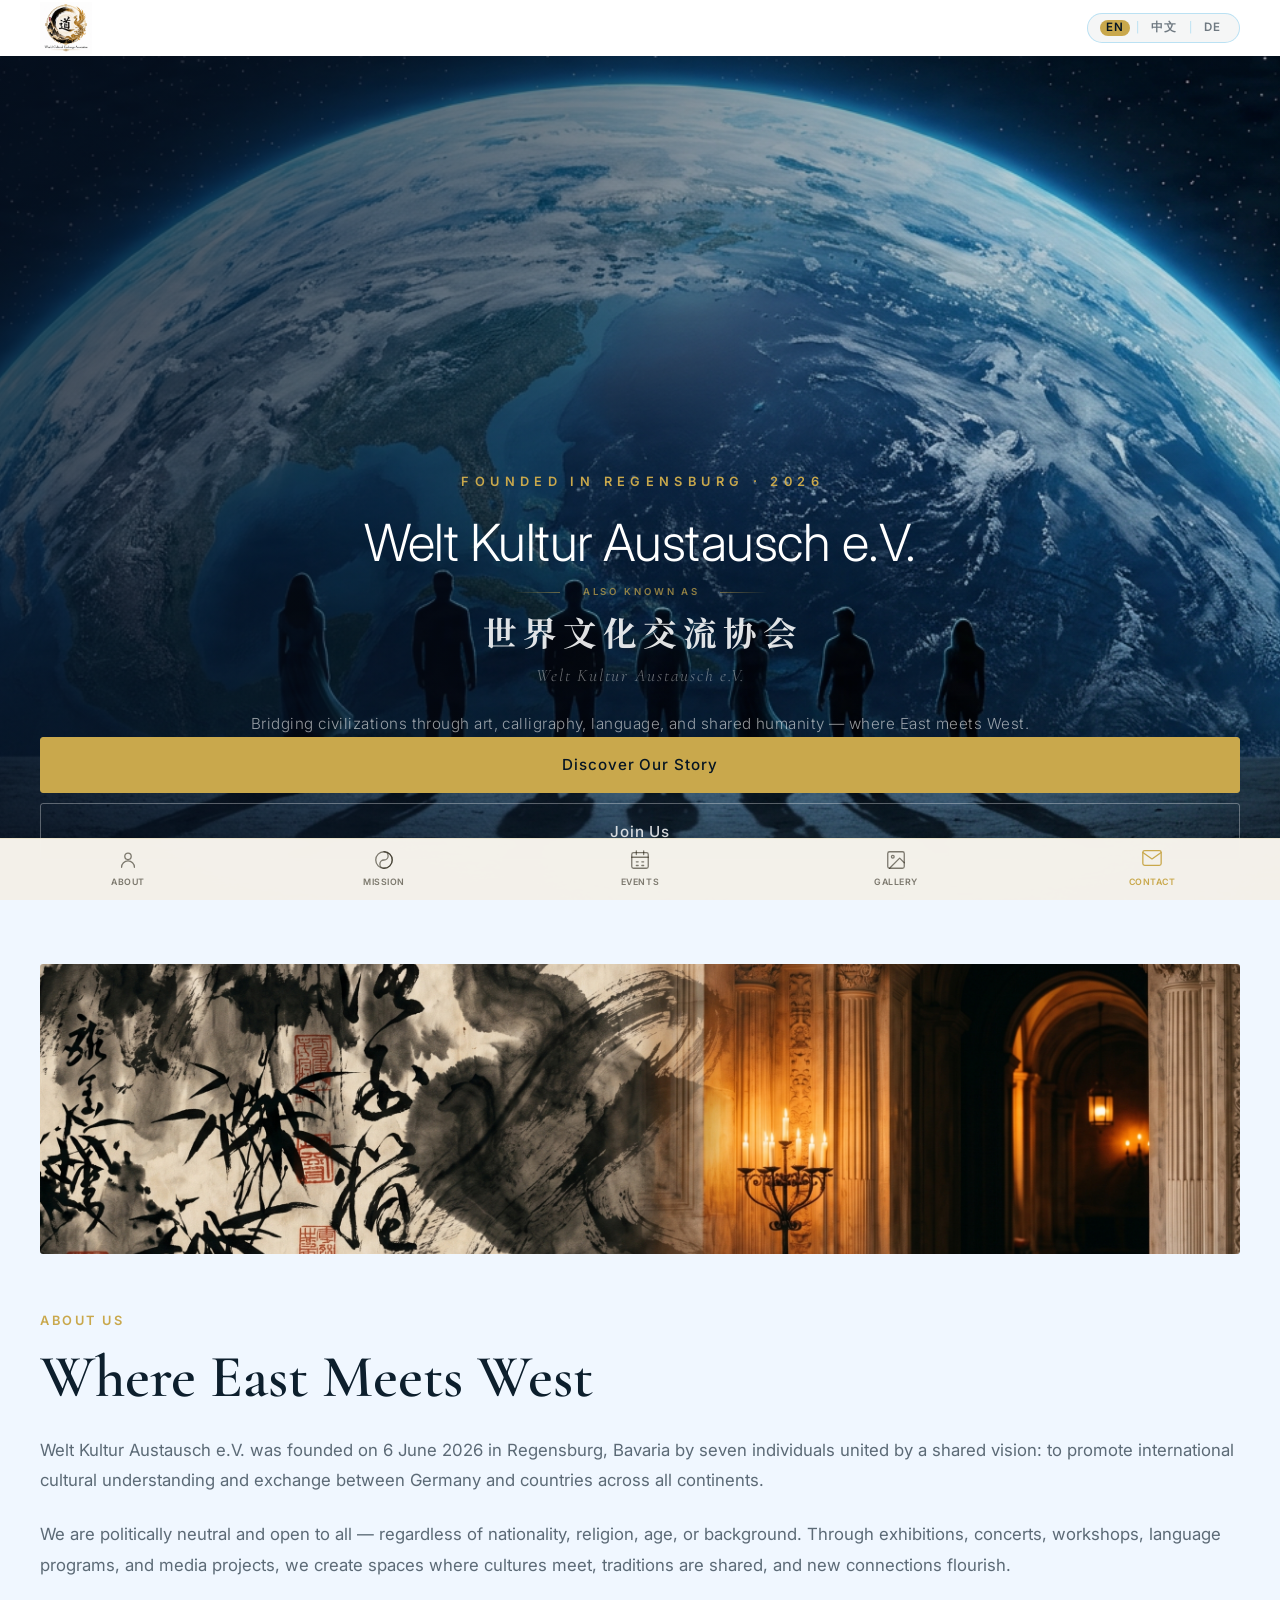
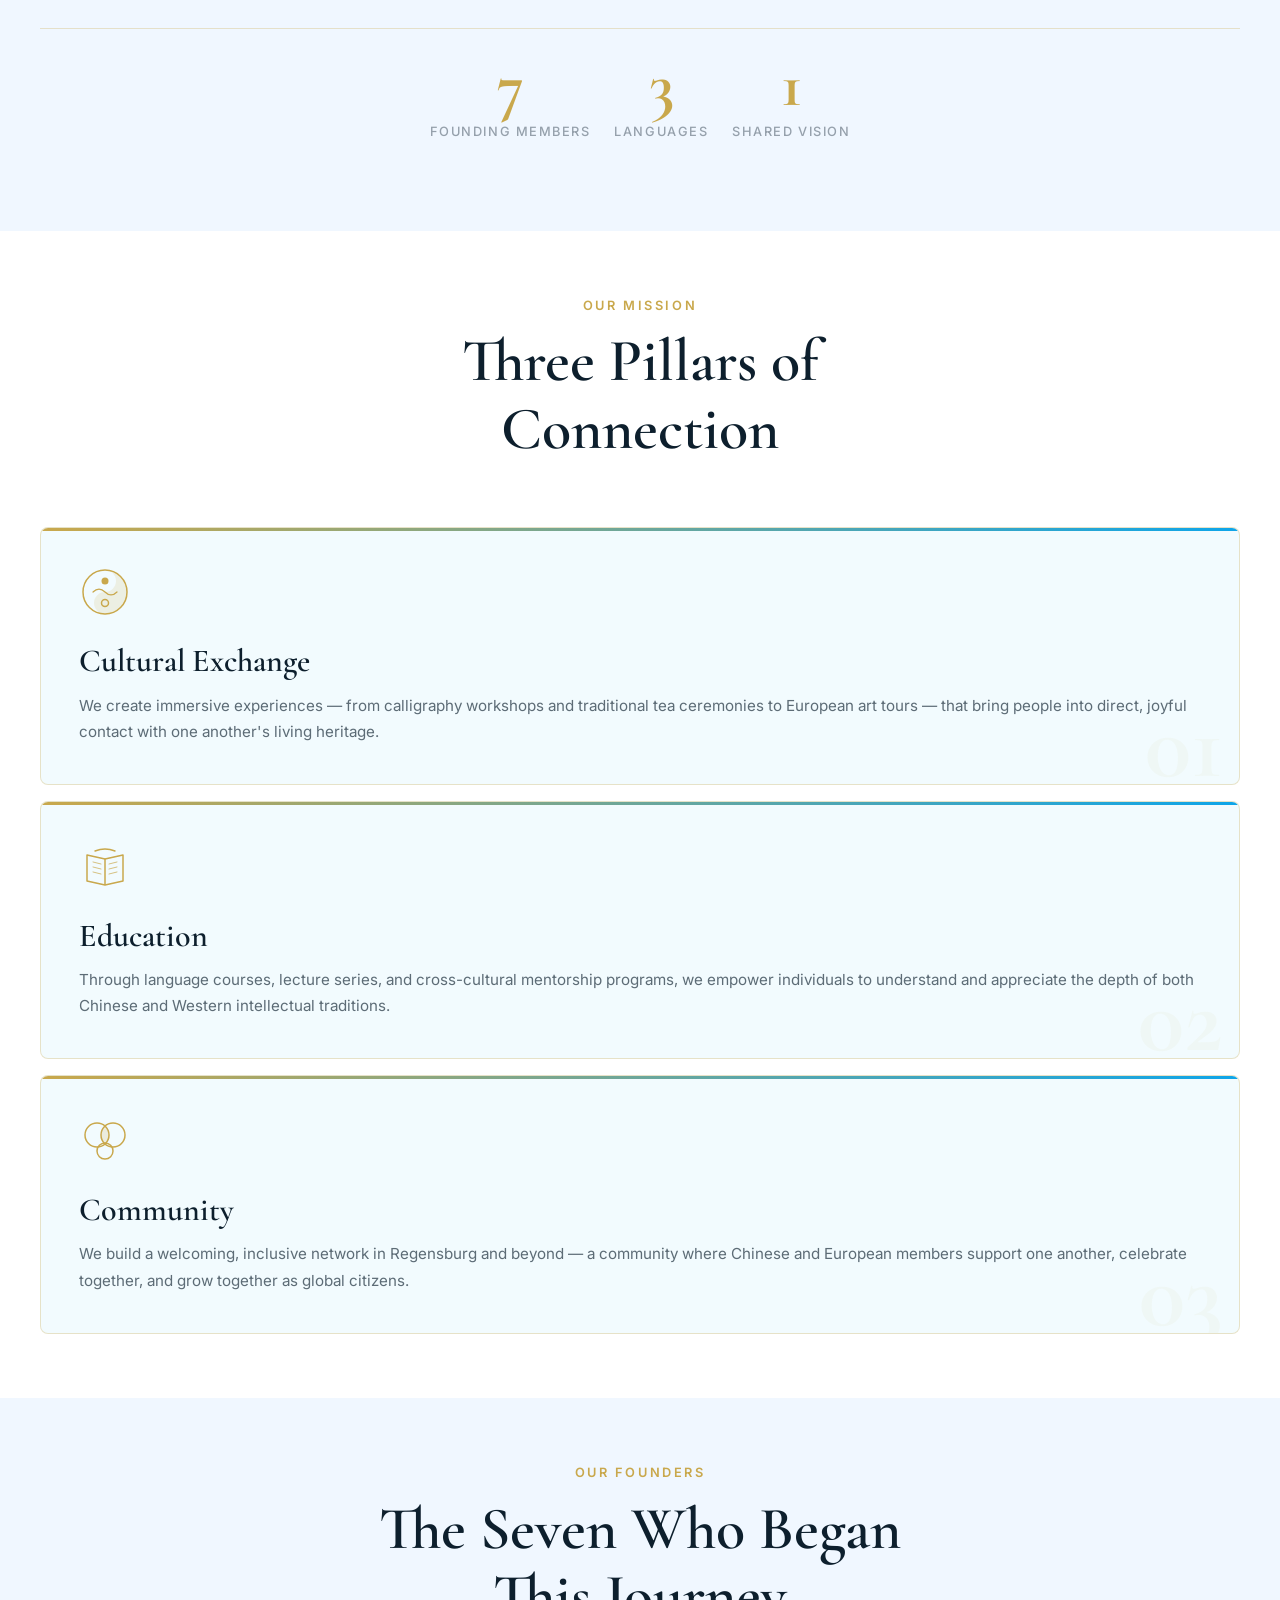
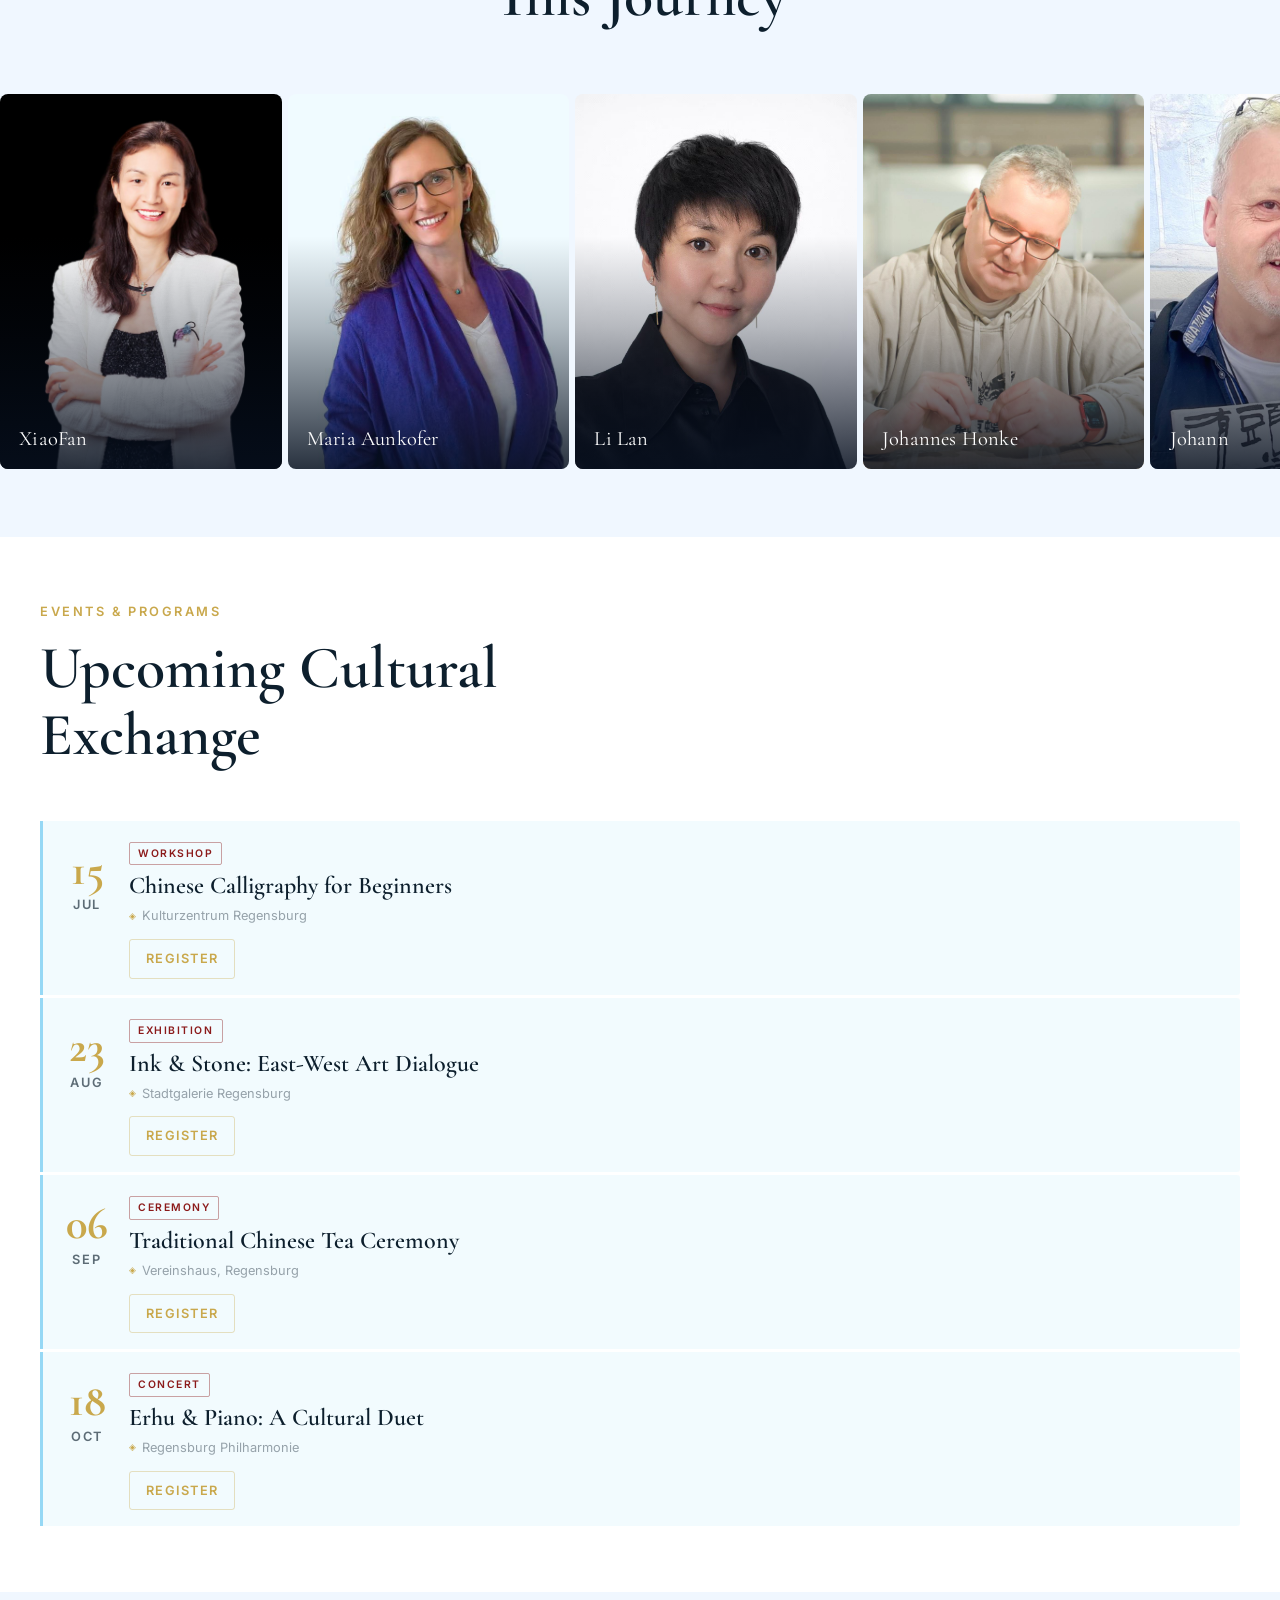
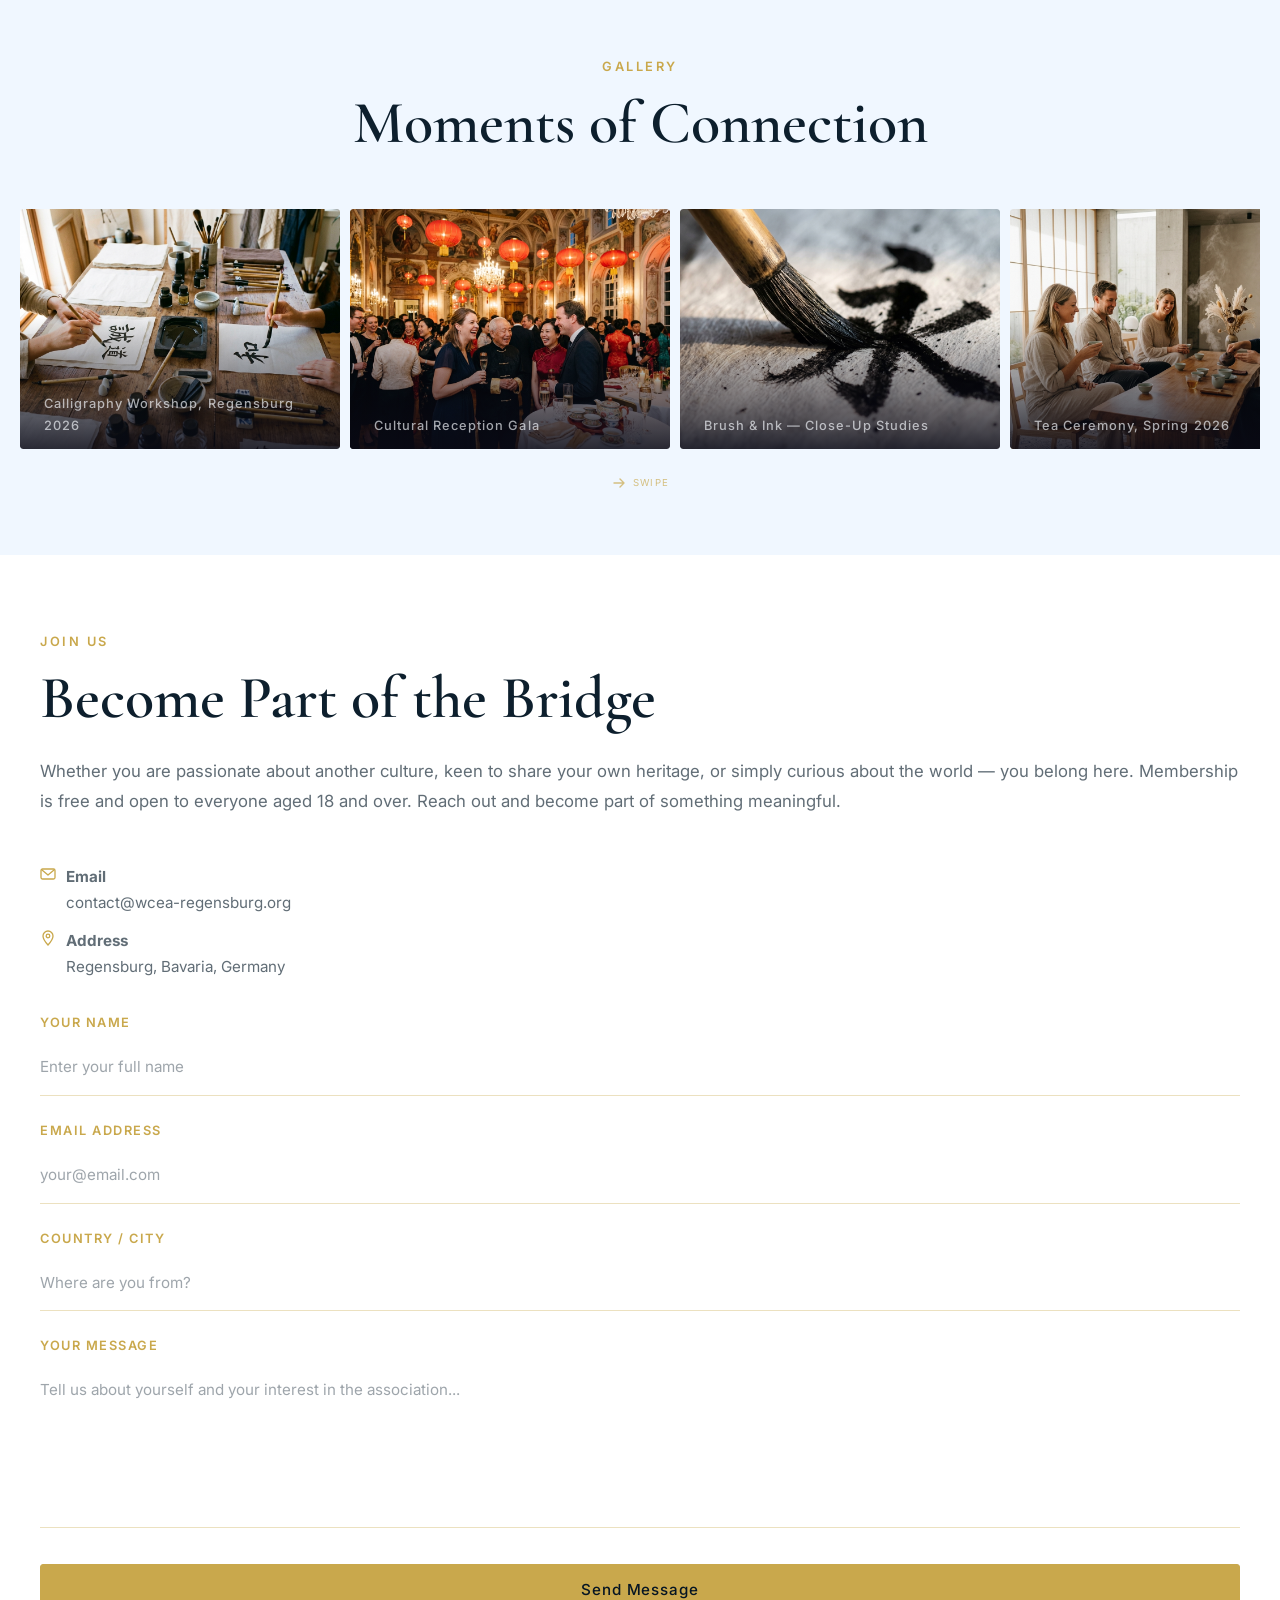
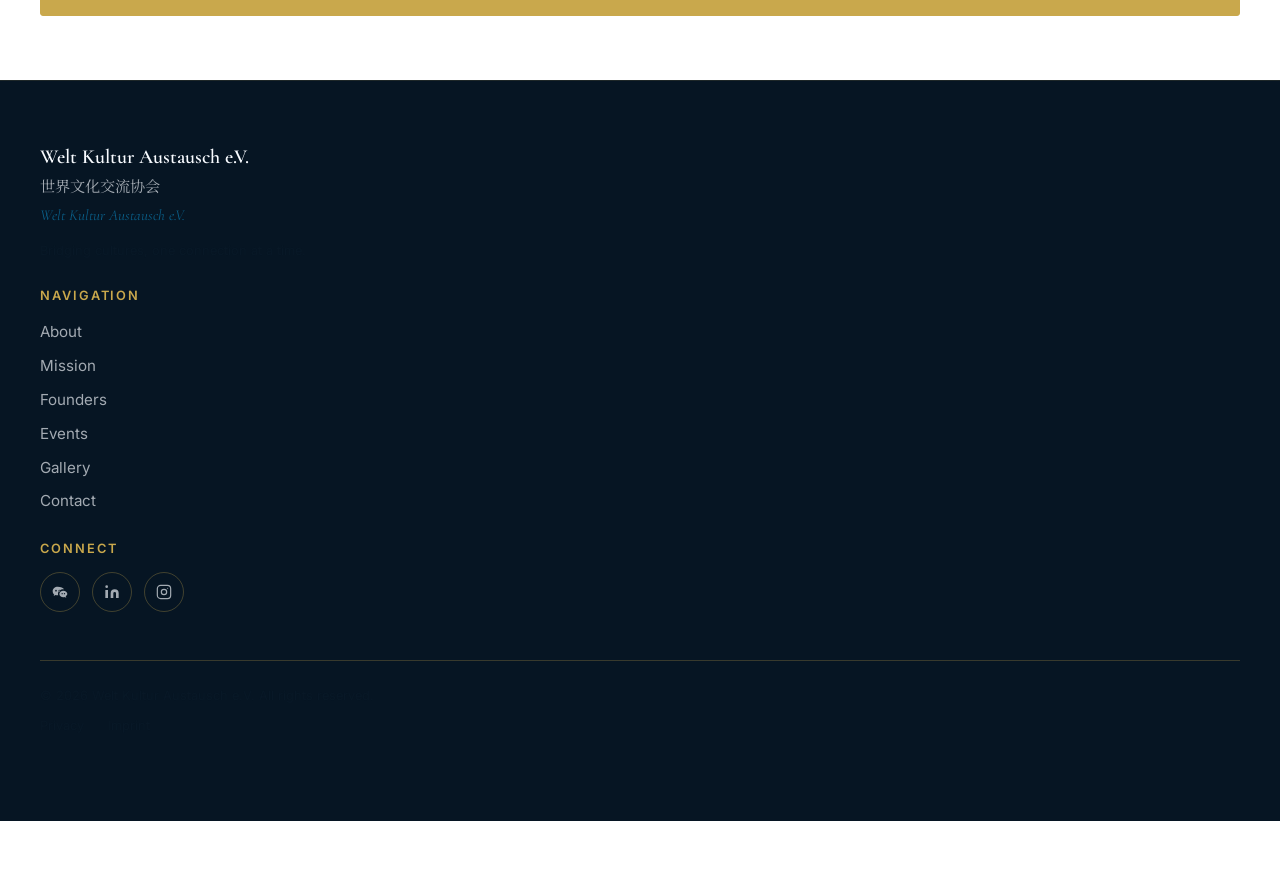
==== commit 04de0c71: "Add Liu Xin, Michael Aunkofer; update Johann's photo - Added member-liuxin.jpg and member-michael.jp" ====
--- a/mobile.html
+++ b/mobile.html
@@ -304,31 +304,25 @@
       </div>
     </article>
 
-    <article class="member-card member-card--placeholder" data-reveal data-reveal-stagger="400" aria-label="Member to be announced">
-      <div class="member-card__placeholder-bg" aria-hidden="true">
-        <svg class="member-card__placeholder-icon" viewBox="0 0 64 64" fill="none" xmlns="http://www.w3.org/2000/svg">
-          <circle cx="32" cy="22" r="12" stroke="currentColor" stroke-width="1.5"/>
-          <path d="M8 54 C8 40 56 40 56 54" stroke="currentColor" stroke-width="1.5" stroke-linecap="round"/>
-        </svg>
-      </div>
+    <article class="member-card" data-reveal data-reveal-stagger="400">
+      <img src="assets/images/member-liuxin.jpg"
+           alt="Liu Xin — Founding Member"
+           class="member-card__img">
       <div class="member-card__overlay"></div>
       <div class="member-card__info">
-        <p class="member-card__role">Founding Member</p>
-        <h3 class="member-card__name member-card__name--tba">Coming Soon</h3>
+        <p class="member-card__role" data-i18n="founder-liuxin.role">Founding Member</p>
+        <h3 class="member-card__name">Liu Xin</h3>
       </div>
     </article>
 
-    <article class="member-card member-card--placeholder" data-reveal data-reveal-stagger="480" aria-label="Member to be announced">
-      <div class="member-card__placeholder-bg" aria-hidden="true">
-        <svg class="member-card__placeholder-icon" viewBox="0 0 64 64" fill="none" xmlns="http://www.w3.org/2000/svg">
-          <circle cx="32" cy="22" r="12" stroke="currentColor" stroke-width="1.5"/>
-          <path d="M8 54 C8 40 56 40 56 54" stroke="currentColor" stroke-width="1.5" stroke-linecap="round"/>
-        </svg>
-      </div>
+    <article class="member-card" data-reveal data-reveal-stagger="480">
+      <img src="assets/images/member-michael.jpg"
+           alt="Michael Aunkofer — Founding Member"
+           class="member-card__img">
       <div class="member-card__overlay"></div>
       <div class="member-card__info">
-        <p class="member-card__role">Founding Member</p>
-        <h3 class="member-card__name member-card__name--tba">Coming Soon</h3>
+        <p class="member-card__role" data-i18n="founder-michael.role">Founding Member</p>
+        <h3 class="member-card__name">Michael Aunkofer</h3>
       </div>
     </article>
 
